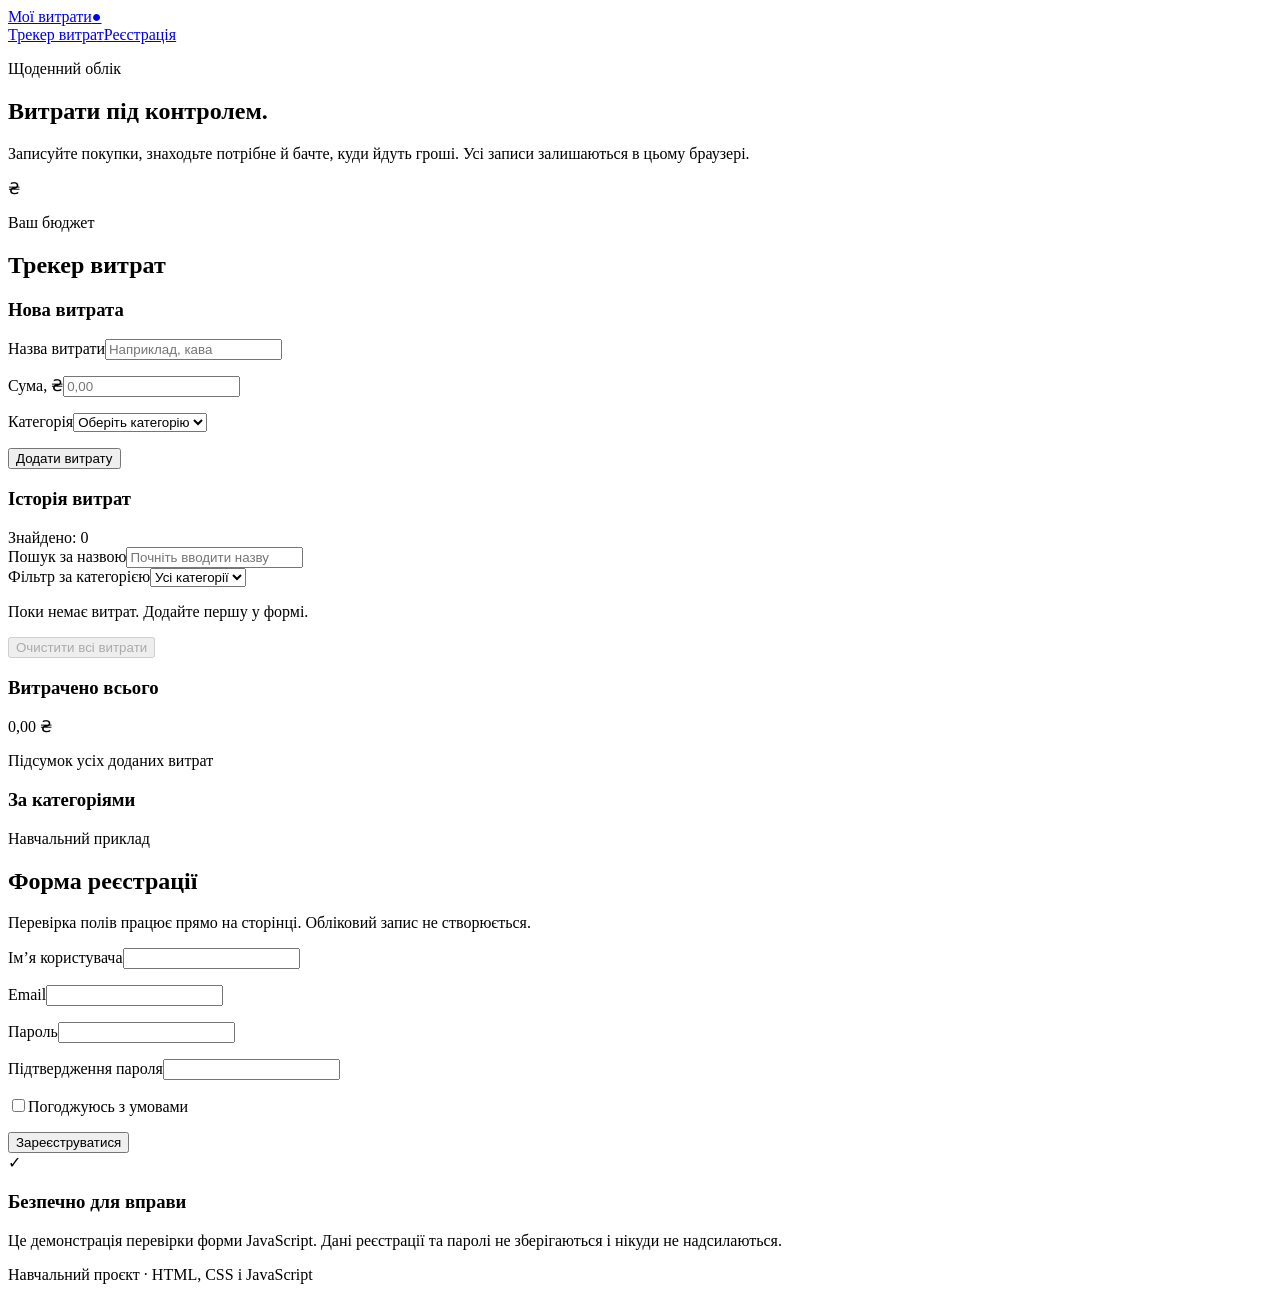
==== 14.11.2026/expense-tracker/index.html @ 0ccac592 "Перемістити трекер витрат у підпапку: index.html" ====
<!doctype html>
<html lang="uk">
<head>
  <meta charset="utf-8">
  <meta name="viewport" content="width=device-width, initial-scale=1">
  <meta name="theme-color" content="#102d36">
  <title>Мої витрати — трекер витрат і форма реєстрації</title>
  <link rel="stylesheet" href="style.css">
  <script src="script.js" defer></script>
</head>
<body>
  <header class="site-header">
    <div class="shell header-inner">
      <a class="brand" href="#top" aria-label="Мої витрати — на початок">Мої витрати<span class="brand-mark" aria-hidden="true">●</span></a>
      <nav aria-label="Основна навігація"><a href="#tracker">Трекер витрат</a><a href="#registration">Реєстрація</a></nav>
    </div>
  </header>

  <main id="top" class="shell">
    <section class="intro" aria-labelledby="page-title">
      <div>
        <p class="intro-kicker">Щоденний облік</p>
        <h1 id="page-title">Витрати під контролем.</h1>
        <p class="intro-copy">Записуйте покупки, знаходьте потрібне й бачте, куди йдуть гроші. Усі записи залишаються в цьому браузері.</p>
      </div>
      <div class="intro-symbol" aria-hidden="true"><span>₴</span></div>
    </section>

    <section id="tracker" class="tracker" aria-labelledby="tracker-title">
      <div class="section-heading"><div><p class="section-kicker">Ваш бюджет</p><h2 id="tracker-title">Трекер витрат</h2></div></div>
      <p id="storage-notice" class="notice" role="status" hidden>Браузер не дозволяє зберегти записи. Вони залишаться лише до перезавантаження сторінки.</p>
      <div class="tracker-grid">
        <div class="main-column">
          <section class="panel add-panel" aria-labelledby="add-title">
            <h3 id="add-title">Нова витрата</h3>
            <form id="expense-form" novalidate>
              <div class="field"><label for="name">Назва витрати</label><input id="name" name="name" type="text" placeholder="Наприклад, кава" maxlength="120" autocomplete="off" aria-describedby="name-error"><p id="name-error" class="field-error" aria-live="polite"></p></div>
              <div class="form-row">
                <div class="field"><label for="amount">Сума, ₴</label><input id="amount" name="amount" type="text" inputmode="decimal" placeholder="0,00" aria-describedby="amount-error"><p id="amount-error" class="field-error" aria-live="polite"></p></div>
                <div class="field"><label for="category">Категорія</label><select id="category" name="category" aria-describedby="category-error"><option value="">Оберіть категорію</option><option>Їжа</option><option>Транспорт</option><option>Покупки</option><option>Інше</option></select><p id="category-error" class="field-error" aria-live="polite"></p></div>
              </div>
              <button class="primary-button" type="submit">Додати витрату</button>
            </form>
          </section>

          <section class="panel list-panel" aria-labelledby="list-title">
            <div class="list-heading"><h3 id="list-title">Історія витрат</h3><span id="result-count" class="result-count">Знайдено: 0</span></div>
            <div class="form-row filter-row">
              <div class="field"><label for="expense-search">Пошук за назвою</label><input id="expense-search" type="search" placeholder="Почніть вводити назву"></div>
              <div class="field"><label for="category-filter">Фільтр за категорією</label><select id="category-filter"><option>Усі категорії</option><option>Їжа</option><option>Транспорт</option><option>Покупки</option><option>Інше</option></select></div>
            </div>
            <p id="empty-state" class="empty-state">Поки немає витрат. Додайте першу у формі.</p>
            <ul id="expense-list" class="expense-list" aria-label="Список витрат"></ul>
            <button id="clear-all" class="text-button danger" type="button" disabled>Очистити всі витрати</button>
          </section>
        </div>

        <aside class="summary-column" aria-label="Статистика витрат">
          <section class="total-panel" aria-labelledby="total-title"><h3 id="total-title">Витрачено всього</h3><p id="total-amount" class="total-amount">0,00 ₴</p><p>Підсумок усіх доданих витрат</p></section>
          <section class="panel categories-panel" aria-labelledby="categories-title"><h3 id="categories-title">За категоріями</h3><div id="category-totals" class="category-totals"></div></section>
        </aside>
      </div>
    </section>

    <section id="registration" class="registration" aria-labelledby="registration-title">
      <div class="section-heading"><div><p class="section-kicker">Навчальний приклад</p><h2 id="registration-title">Форма реєстрації</h2><p class="section-description">Перевірка полів працює прямо на сторінці. Обліковий запис не створюється.</p></div></div>
      <div class="registration-layout">
        <form id="registration-form" class="panel registration-form" novalidate>
          <div class="field"><label for="username">Ім’я користувача</label><input id="username" name="username" type="text" autocomplete="username" aria-describedby="username-error"><p id="username-error" class="field-error" aria-live="polite"></p></div>
          <div class="field"><label for="email">Email</label><input id="email" name="email" type="email" autocomplete="email" aria-describedby="email-error"><p id="email-error" class="field-error" aria-live="polite"></p></div>
          <div class="form-row"><div class="field"><label for="password">Пароль</label><input id="password" name="password" type="password" autocomplete="new-password" aria-describedby="password-error"><p id="password-error" class="field-error" aria-live="polite"></p></div><div class="field"><label for="confirmation">Підтвердження пароля</label><input id="confirmation" name="confirmation" type="password" autocomplete="new-password" aria-describedby="confirmation-error"><p id="confirmation-error" class="field-error" aria-live="polite"></p></div></div>
          <div class="terms-field"><label class="checkbox-label" for="terms"><input id="terms" name="terms" type="checkbox" aria-describedby="terms-error"><span>Погоджуюсь з умовами</span></label><p id="terms-error" class="field-error" aria-live="polite"></p></div>
          <button class="primary-button" type="submit">Зареєструватися</button>
          <p id="registration-success" class="success-message" role="status" hidden>Реєстрація успішна!</p>
        </form>
        <div class="registration-note"><span class="note-symbol" aria-hidden="true">✓</span><h3>Безпечно для вправи</h3><p>Це демонстрація перевірки форми JavaScript. Дані реєстрації та паролі не зберігаються і нікуди не надсилаються.</p></div>
      </div>
    </section>
  </main>
  <footer class="site-footer"><div class="shell">Навчальний проєкт · HTML, CSS і JavaScript</div></footer>
</body>
</html>
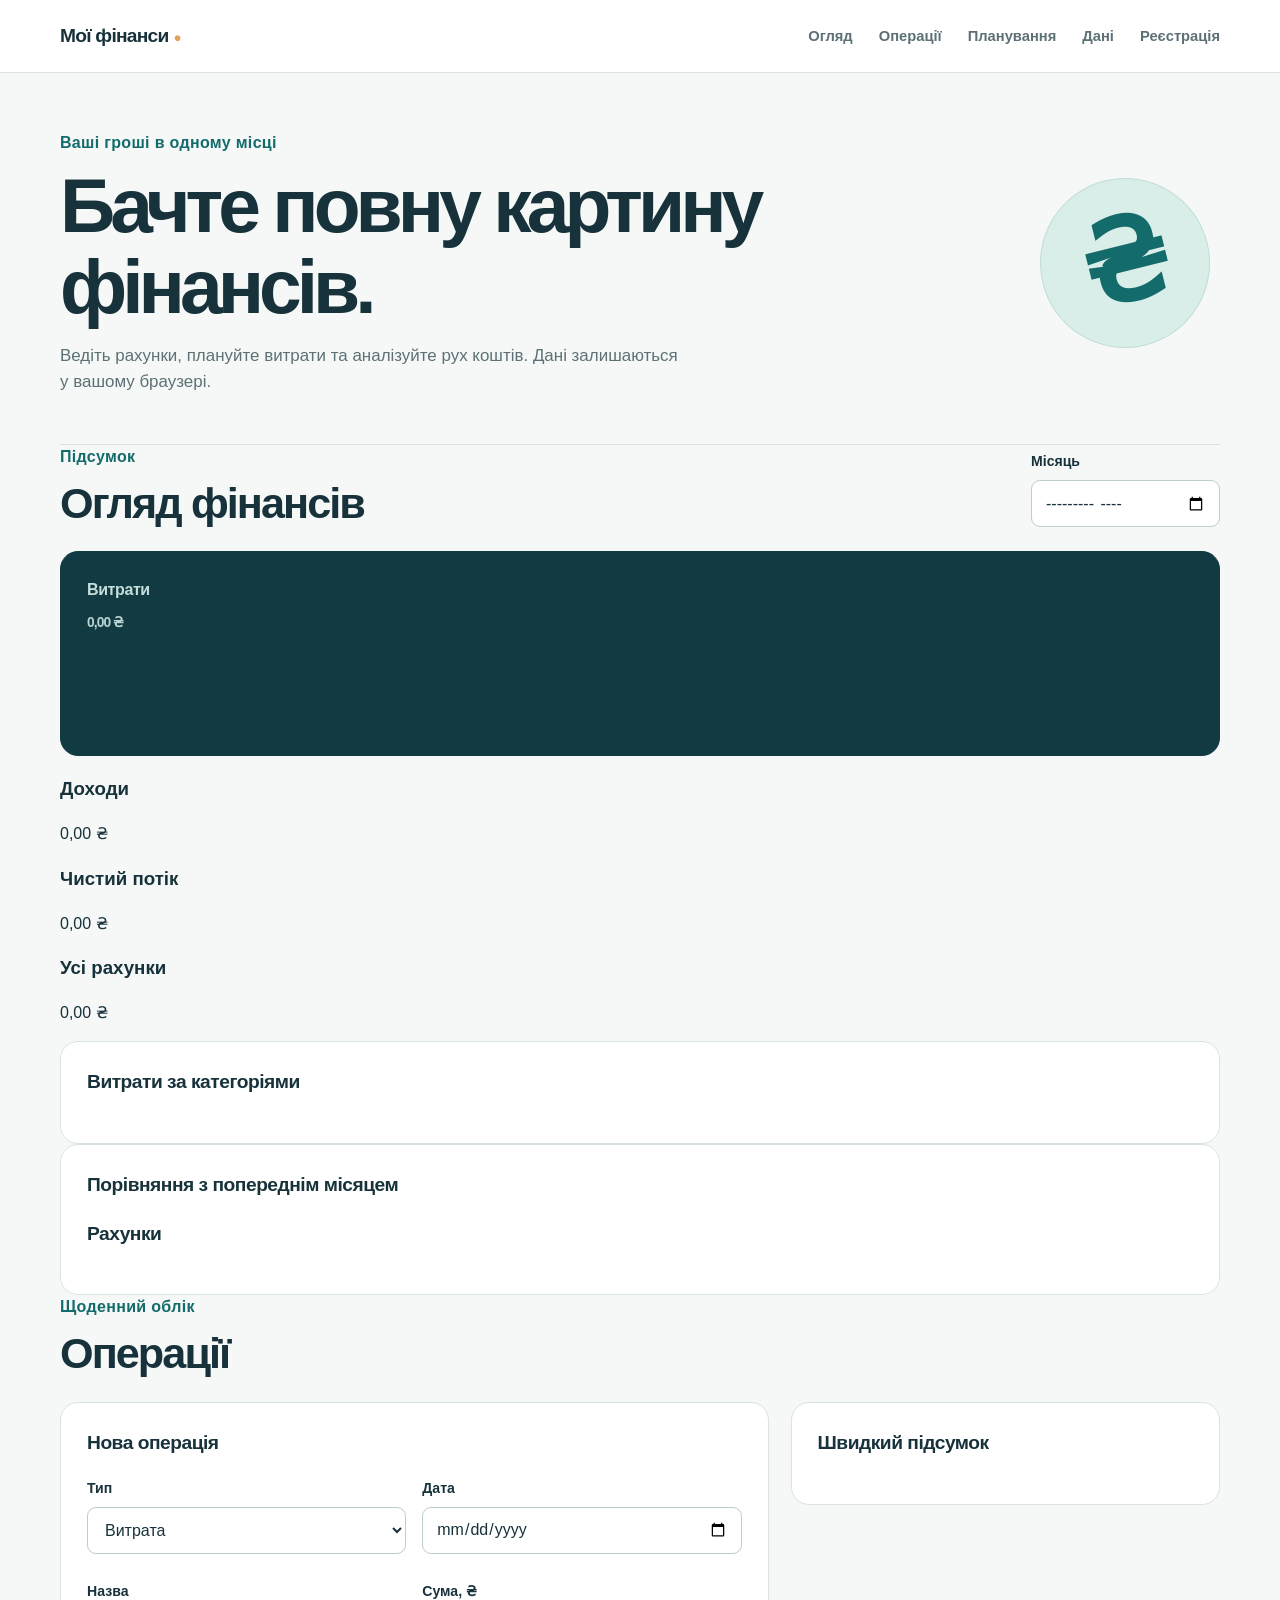
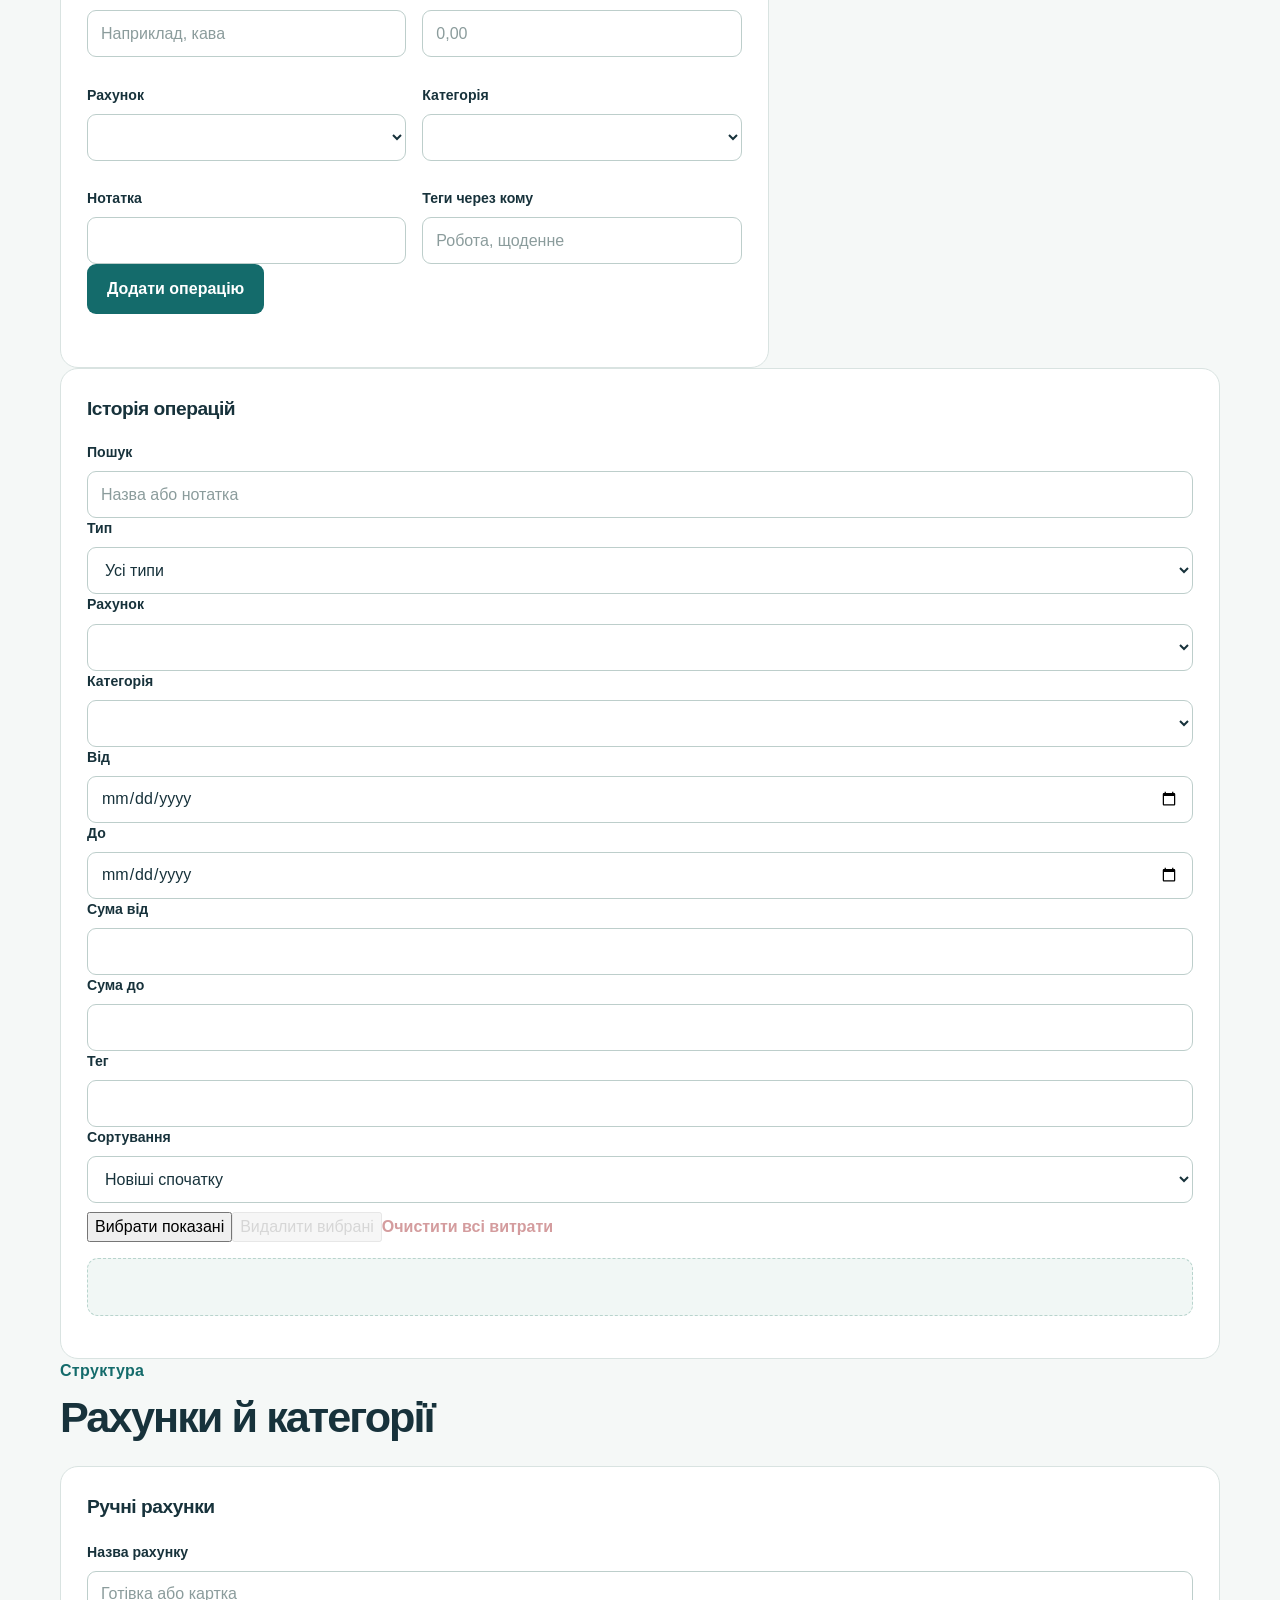
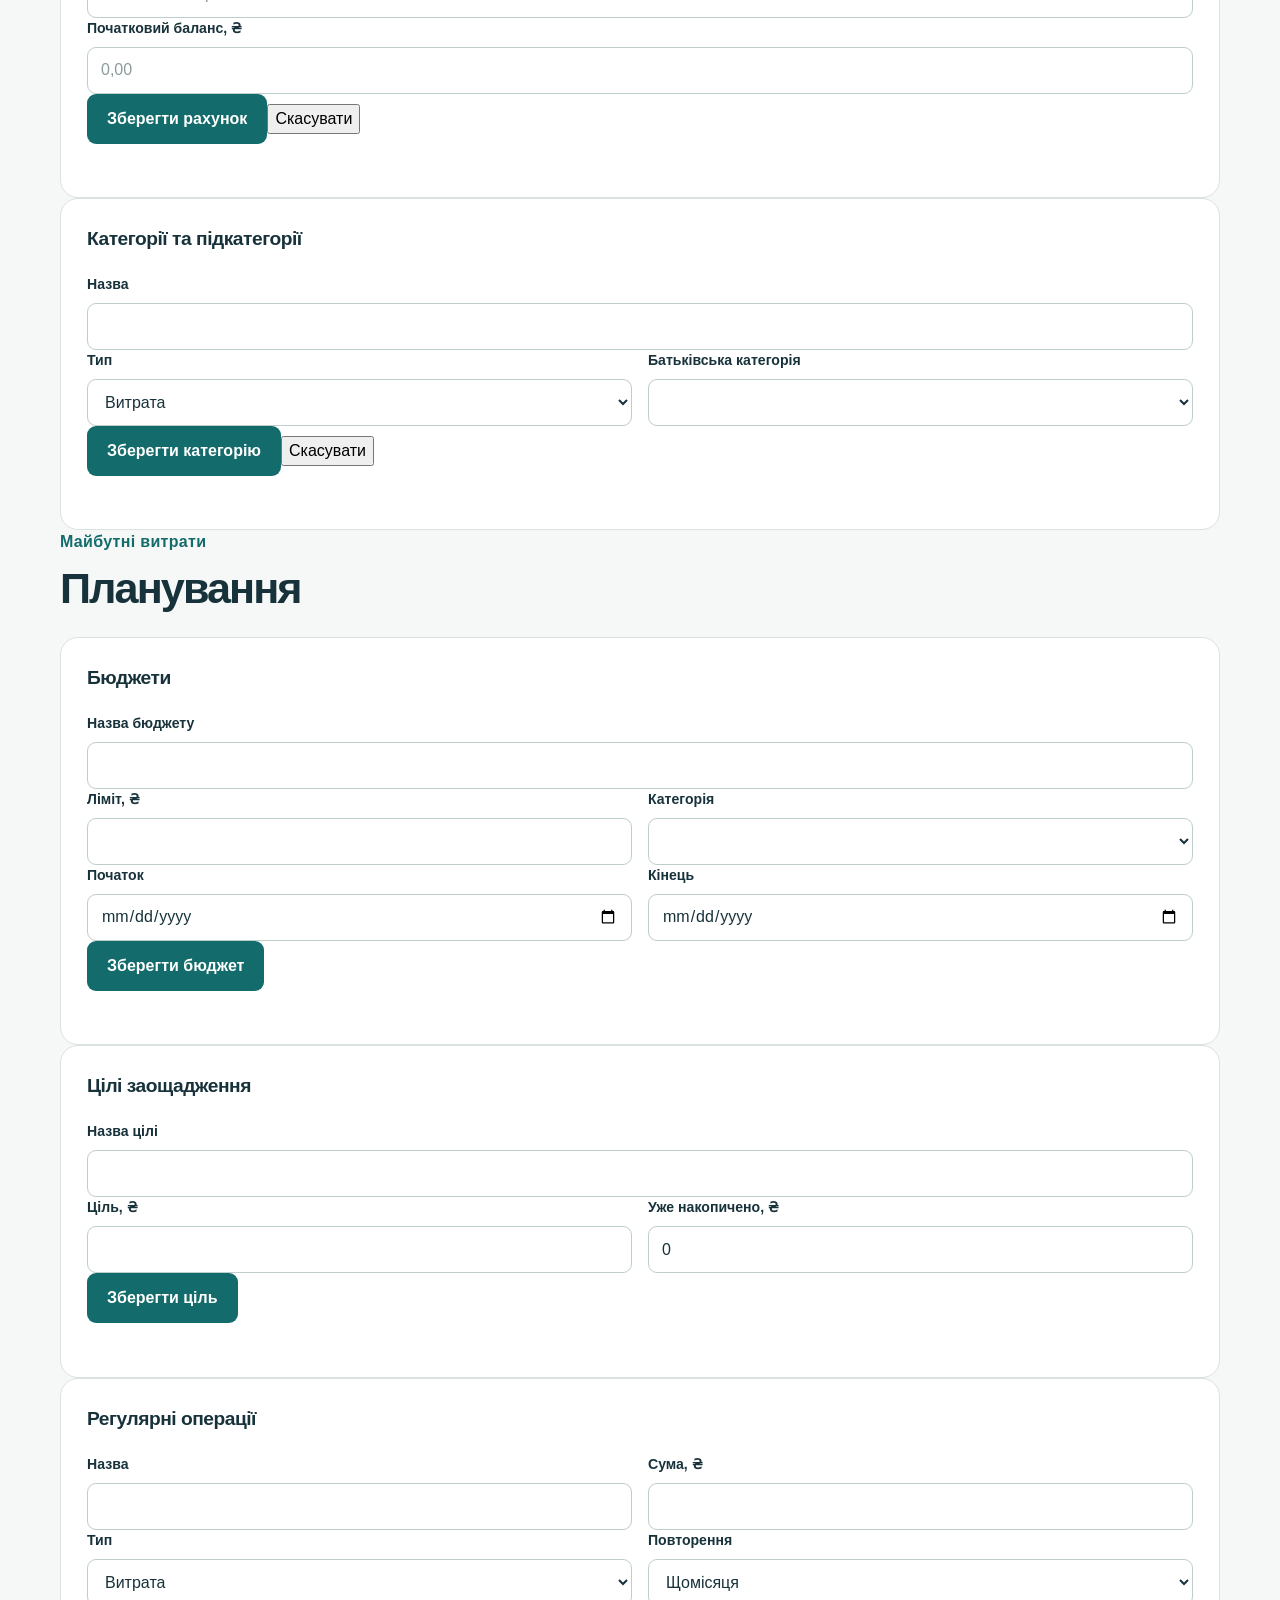
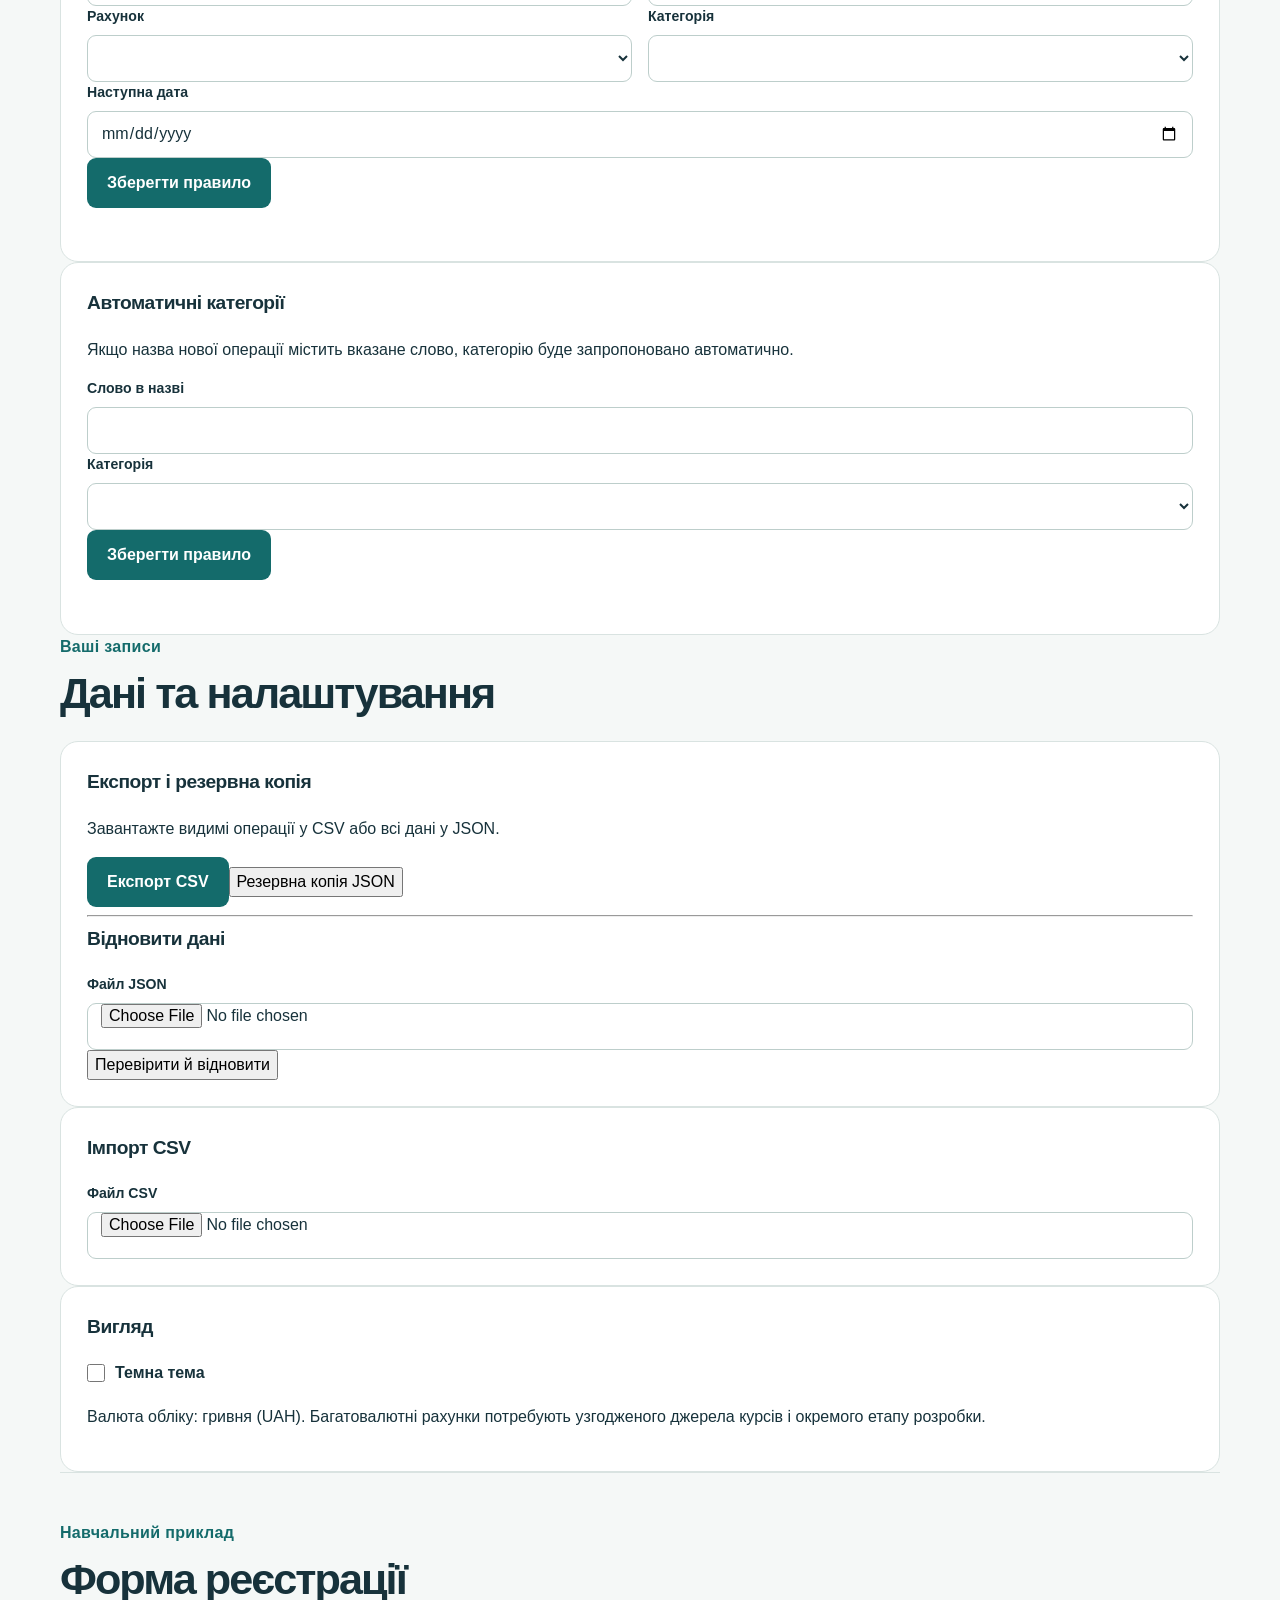
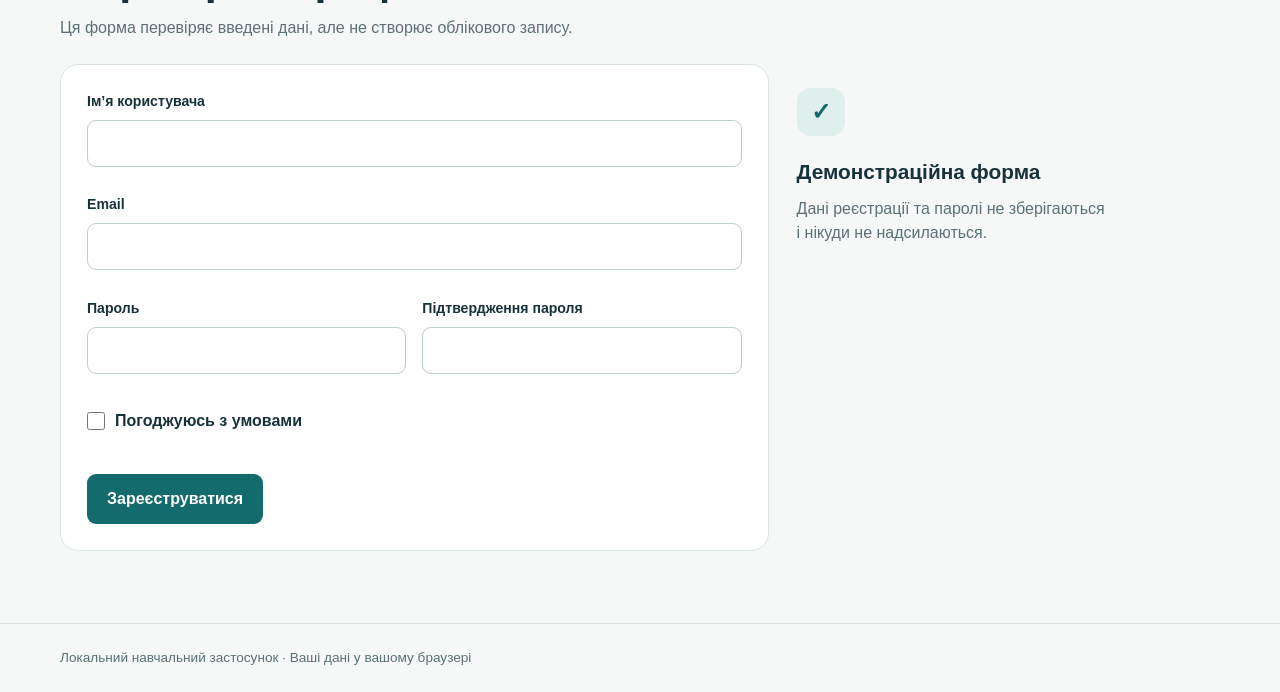
==== commit 3ed81043: "Розширити трекер особистих фінансів: index.html" ====
--- a/14.11.2026/expense-tracker/index.html
+++ b/14.11.2026/expense-tracker/index.html
@@ -3,81 +3,53 @@
 <head>
   <meta charset="utf-8">
   <meta name="viewport" content="width=device-width, initial-scale=1">
-  <meta name="theme-color" content="#102d36">
-  <title>Мої витрати — трекер витрат і форма реєстрації</title>
+  <meta name="theme-color" content="#123a43">
+  <title>Мої фінанси — особистий бюджет</title>
   <link rel="stylesheet" href="style.css">
+  <link rel="stylesheet" href="enhancements.css">
+  <script src="finance.js" defer></script>
   <script src="script.js" defer></script>
+  <script src="app.js" defer></script>
 </head>
 <body>
-  <header class="site-header">
-    <div class="shell header-inner">
-      <a class="brand" href="#top" aria-label="Мої витрати — на початок">Мої витрати<span class="brand-mark" aria-hidden="true">●</span></a>
-      <nav aria-label="Основна навігація"><a href="#tracker">Трекер витрат</a><a href="#registration">Реєстрація</a></nav>
-    </div>
-  </header>
+  <header class="site-header"><div class="shell header-inner"><a class="brand" href="#top">Мої фінанси<span class="brand-mark" aria-hidden="true">●</span></a><nav aria-label="Розділи"><a href="#overview">Огляд</a><a href="#transactions">Операції</a><a href="#planning">Планування</a><a href="#data">Дані</a><a href="#registration">Реєстрація</a></nav></div></header>
+  <main class="shell" id="top">
+    <section class="intro"><div><p class="intro-kicker">Ваші гроші в одному місці</p><h1>Бачте повну картину фінансів.</h1><p class="intro-copy">Ведіть рахунки, плануйте витрати та аналізуйте рух коштів. Дані залишаються у вашому браузері.</p></div><div class="intro-symbol" aria-hidden="true"><span>₴</span></div></section>
+    <p id="app-message" class="notice" role="status" hidden></p>
 
-  <main id="top" class="shell">
-    <section class="intro" aria-labelledby="page-title">
-      <div>
-        <p class="intro-kicker">Щоденний облік</p>
-        <h1 id="page-title">Витрати під контролем.</h1>
-        <p class="intro-copy">Записуйте покупки, знаходьте потрібне й бачте, куди йдуть гроші. Усі записи залишаються в цьому браузері.</p>
-      </div>
-      <div class="intro-symbol" aria-hidden="true"><span>₴</span></div>
+    <section id="overview" class="app-section"><div class="section-heading"><div><p class="section-kicker">Підсумок</p><h2>Огляд фінансів</h2></div><div class="field compact-field"><label for="overview-month">Місяць</label><input id="overview-month" type="month"></div></div>
+      <div class="metric-grid"><article class="total-panel"><h3>Витрати</h3><p class="total-amount" id="overview-expense">0,00 ₴</p></article><article class="metric-card"><h3>Доходи</h3><p id="overview-income">0,00 ₴</p></article><article class="metric-card"><h3>Чистий потік</h3><p id="overview-net">0,00 ₴</p></article><article class="metric-card"><h3>Усі рахунки</h3><p id="overview-balance">0,00 ₴</p></article></div>
+      <div class="dashboard-grid"><article class="panel"><h3>Витрати за категоріями</h3><div id="category-chart" class="bar-chart"></div></article><article class="panel"><h3>Порівняння з попереднім місяцем</h3><p id="comparison" class="comparison"></p><h3>Рахунки</h3><div id="account-summary"></div></article></div>
     </section>
 
-    <section id="tracker" class="tracker" aria-labelledby="tracker-title">
-      <div class="section-heading"><div><p class="section-kicker">Ваш бюджет</p><h2 id="tracker-title">Трекер витрат</h2></div></div>
-      <p id="storage-notice" class="notice" role="status" hidden>Браузер не дозволяє зберегти записи. Вони залишаться лише до перезавантаження сторінки.</p>
-      <div class="tracker-grid">
-        <div class="main-column">
-          <section class="panel add-panel" aria-labelledby="add-title">
-            <h3 id="add-title">Нова витрата</h3>
-            <form id="expense-form" novalidate>
-              <div class="field"><label for="name">Назва витрати</label><input id="name" name="name" type="text" placeholder="Наприклад, кава" maxlength="120" autocomplete="off" aria-describedby="name-error"><p id="name-error" class="field-error" aria-live="polite"></p></div>
-              <div class="form-row">
-                <div class="field"><label for="amount">Сума, ₴</label><input id="amount" name="amount" type="text" inputmode="decimal" placeholder="0,00" aria-describedby="amount-error"><p id="amount-error" class="field-error" aria-live="polite"></p></div>
-                <div class="field"><label for="category">Категорія</label><select id="category" name="category" aria-describedby="category-error"><option value="">Оберіть категорію</option><option>Їжа</option><option>Транспорт</option><option>Покупки</option><option>Інше</option></select><p id="category-error" class="field-error" aria-live="polite"></p></div>
-              </div>
-              <button class="primary-button" type="submit">Додати витрату</button>
-            </form>
-          </section>
-
-          <section class="panel list-panel" aria-labelledby="list-title">
-            <div class="list-heading"><h3 id="list-title">Історія витрат</h3><span id="result-count" class="result-count">Знайдено: 0</span></div>
-            <div class="form-row filter-row">
-              <div class="field"><label for="expense-search">Пошук за назвою</label><input id="expense-search" type="search" placeholder="Почніть вводити назву"></div>
-              <div class="field"><label for="category-filter">Фільтр за категорією</label><select id="category-filter"><option>Усі категорії</option><option>Їжа</option><option>Транспорт</option><option>Покупки</option><option>Інше</option></select></div>
-            </div>
-            <p id="empty-state" class="empty-state">Поки немає витрат. Додайте першу у формі.</p>
-            <ul id="expense-list" class="expense-list" aria-label="Список витрат"></ul>
-            <button id="clear-all" class="text-button danger" type="button" disabled>Очистити всі витрати</button>
-          </section>
-        </div>
-
-        <aside class="summary-column" aria-label="Статистика витрат">
-          <section class="total-panel" aria-labelledby="total-title"><h3 id="total-title">Витрачено всього</h3><p id="total-amount" class="total-amount">0,00 ₴</p><p>Підсумок усіх доданих витрат</p></section>
-          <section class="panel categories-panel" aria-labelledby="categories-title"><h3 id="categories-title">За категоріями</h3><div id="category-totals" class="category-totals"></div></section>
-        </aside>
-      </div>
+    <section id="transactions" class="app-section"><div class="section-heading"><div><p class="section-kicker">Щоденний облік</p><h2>Операції</h2></div></div>
+      <div class="tracker-grid"><div class="main-column"><article class="panel"><h3 id="transaction-form-title">Нова операція</h3><form id="transaction-form" novalidate>
+        <input type="hidden" name="id"><div class="form-row"><div class="field"><label for="transaction-type">Тип</label><select id="transaction-type" name="type"><option value="expense">Витрата</option><option value="income">Дохід</option><option value="transfer">Переказ</option></select></div><div class="field"><label for="transaction-date">Дата</label><input id="transaction-date" name="date" type="date" aria-describedby="transaction-date-error"><p id="transaction-date-error" class="field-error" aria-live="polite"></p></div></div>
+        <div class="form-row"><div class="field"><label for="transaction-title">Назва</label><input id="transaction-title" name="title" maxlength="120" placeholder="Наприклад, кава" aria-describedby="transaction-title-error"><p id="transaction-title-error" class="field-error" aria-live="polite"></p></div><div class="field"><label for="transaction-amount">Сума, ₴</label><input id="transaction-amount" name="amount" inputmode="decimal" placeholder="0,00" aria-describedby="transaction-amount-error"><p id="transaction-amount-error" class="field-error" aria-live="polite"></p></div></div>
+        <div class="form-row"><div class="field"><label for="transaction-account">Рахунок</label><select id="transaction-account" name="accountId" aria-describedby="transaction-account-error"></select><p id="transaction-account-error" class="field-error" aria-live="polite"></p></div><div class="field" id="destination-field" hidden><label for="transaction-destination">Рахунок отримувача</label><select id="transaction-destination" name="toAccountId" aria-describedby="transaction-destination-error"></select><p id="transaction-destination-error" class="field-error" aria-live="polite"></p></div><div class="field" id="transaction-category-field"><label for="transaction-category">Категорія</label><select id="transaction-category" name="categoryId" aria-describedby="transaction-category-error"></select><p id="transaction-category-error" class="field-error" aria-live="polite"></p></div></div>
+        <div class="form-row"><div class="field"><label for="transaction-note">Нотатка</label><input id="transaction-note" name="note" maxlength="250"></div><div class="field"><label for="transaction-tags">Теги через кому</label><input id="transaction-tags" name="tags" placeholder="Робота, щоденне"></div></div>
+        <div class="button-row"><button class="primary-button" type="submit" id="transaction-submit">Додати операцію</button><button class="secondary-button" type="button" id="transaction-cancel" hidden>Скасувати редагування</button></div><p id="transaction-form-error" class="field-error" role="alert"></p>
+      </form></article></div><aside class="summary-column"><article class="panel"><h3>Швидкий підсумок</h3><div id="category-totals" class="category-totals"></div></article></aside></div>
+      <article class="panel records-panel"><div class="list-heading"><h3>Історія операцій</h3><span id="result-count" class="result-count"></span></div><div class="filter-grid"><div class="field"><label for="filter-query">Пошук</label><input id="filter-query" type="search" placeholder="Назва або нотатка"></div><div class="field"><label for="filter-type">Тип</label><select id="filter-type"><option value="">Усі типи</option><option value="expense">Витрати</option><option value="income">Доходи</option><option value="transfer">Перекази</option></select></div><div class="field"><label for="filter-account">Рахунок</label><select id="filter-account"></select></div><div class="field"><label for="filter-category">Категорія</label><select id="filter-category"></select></div><div class="field"><label for="filter-start">Від</label><input id="filter-start" type="date"></div><div class="field"><label for="filter-end">До</label><input id="filter-end" type="date"></div><div class="field"><label for="filter-min">Сума від</label><input id="filter-min" inputmode="decimal"></div><div class="field"><label for="filter-max">Сума до</label><input id="filter-max" inputmode="decimal"></div><div class="field"><label for="filter-tag">Тег</label><input id="filter-tag"></div><div class="field"><label for="filter-sort">Сортування</label><select id="filter-sort"><option value="newest">Новіші спочатку</option><option value="oldest">Старіші спочатку</option><option value="high">Найбільша сума</option><option value="low">Найменша сума</option></select></div></div>
+        <div class="button-row list-actions"><button id="select-visible" class="secondary-button" type="button">Вибрати показані</button><button id="delete-selected" class="secondary-button danger" type="button" disabled>Видалити вибрані</button><button id="clear-all" class="text-button danger" type="button" disabled>Очистити всі витрати</button></div><p id="empty-state" class="empty-state"></p><ul id="transaction-list" class="expense-list"></ul></article>
     </section>
 
-    <section id="registration" class="registration" aria-labelledby="registration-title">
-      <div class="section-heading"><div><p class="section-kicker">Навчальний приклад</p><h2 id="registration-title">Форма реєстрації</h2><p class="section-description">Перевірка полів працює прямо на сторінці. Обліковий запис не створюється.</p></div></div>
-      <div class="registration-layout">
-        <form id="registration-form" class="panel registration-form" novalidate>
-          <div class="field"><label for="username">Ім’я користувача</label><input id="username" name="username" type="text" autocomplete="username" aria-describedby="username-error"><p id="username-error" class="field-error" aria-live="polite"></p></div>
-          <div class="field"><label for="email">Email</label><input id="email" name="email" type="email" autocomplete="email" aria-describedby="email-error"><p id="email-error" class="field-error" aria-live="polite"></p></div>
-          <div class="form-row"><div class="field"><label for="password">Пароль</label><input id="password" name="password" type="password" autocomplete="new-password" aria-describedby="password-error"><p id="password-error" class="field-error" aria-live="polite"></p></div><div class="field"><label for="confirmation">Підтвердження пароля</label><input id="confirmation" name="confirmation" type="password" autocomplete="new-password" aria-describedby="confirmation-error"><p id="confirmation-error" class="field-error" aria-live="polite"></p></div></div>
-          <div class="terms-field"><label class="checkbox-label" for="terms"><input id="terms" name="terms" type="checkbox" aria-describedby="terms-error"><span>Погоджуюсь з умовами</span></label><p id="terms-error" class="field-error" aria-live="polite"></p></div>
-          <button class="primary-button" type="submit">Зареєструватися</button>
-          <p id="registration-success" class="success-message" role="status" hidden>Реєстрація успішна!</p>
-        </form>
-        <div class="registration-note"><span class="note-symbol" aria-hidden="true">✓</span><h3>Безпечно для вправи</h3><p>Це демонстрація перевірки форми JavaScript. Дані реєстрації та паролі не зберігаються і нікуди не надсилаються.</p></div>
-      </div>
+    <section id="management" class="app-section"><div class="section-heading"><div><p class="section-kicker">Структура</p><h2>Рахунки й категорії</h2></div></div><div class="dashboard-grid"><article class="panel"><h3>Ручні рахунки</h3><form id="account-form" class="stack-form" novalidate><input type="hidden" name="id"><div class="field"><label for="account-name">Назва рахунку</label><input id="account-name" name="name" maxlength="60" placeholder="Готівка або картка"></div><div class="field"><label for="account-opening">Початковий баланс, ₴</label><input id="account-opening" name="opening" inputmode="decimal" placeholder="0,00"></div><div class="button-row"><button class="primary-button" type="submit">Зберегти рахунок</button><button class="secondary-button" type="reset">Скасувати</button></div><p id="account-error" class="field-error" role="alert"></p></form><div id="accounts-list" class="management-list"></div></article>
+      <article class="panel"><h3>Категорії та підкатегорії</h3><form id="category-form" class="stack-form" novalidate><input type="hidden" name="id"><div class="field"><label for="category-name">Назва</label><input id="category-name" name="name" maxlength="60"></div><div class="form-row"><div class="field"><label for="category-type">Тип</label><select id="category-type" name="type"><option value="expense">Витрата</option><option value="income">Дохід</option></select></div><div class="field"><label for="category-parent">Батьківська категорія</label><select id="category-parent" name="parentId"></select></div></div><div class="button-row"><button class="primary-button" type="submit">Зберегти категорію</button><button class="secondary-button" type="reset">Скасувати</button></div><p id="category-error" class="field-error" role="alert"></p></form><div id="categories-list" class="management-list"></div></article></div></section>
+
+    <section id="planning" class="app-section"><div class="section-heading"><div><p class="section-kicker">Майбутні витрати</p><h2>Планування</h2></div></div><div class="planning-grid">
+      <article class="panel"><h3>Бюджети</h3><form id="budget-form" class="stack-form" novalidate><input type="hidden" name="id"><div class="field"><label for="budget-name">Назва бюджету</label><input id="budget-name" name="name" maxlength="60"></div><div class="form-row"><div class="field"><label for="budget-limit">Ліміт, ₴</label><input id="budget-limit" name="limit" inputmode="decimal"></div><div class="field"><label for="budget-category">Категорія</label><select id="budget-category" name="categoryId"></select></div></div><div class="form-row"><div class="field"><label for="budget-start">Початок</label><input id="budget-start" name="start" type="date"></div><div class="field"><label for="budget-end">Кінець</label><input id="budget-end" name="end" type="date"></div></div><button class="primary-button" type="submit">Зберегти бюджет</button><p id="budget-error" class="field-error" role="alert"></p></form><div id="budgets-list" class="management-list"></div></article>
+      <article class="panel"><h3>Цілі заощадження</h3><form id="goal-form" class="stack-form" novalidate><input type="hidden" name="id"><div class="field"><label for="goal-name">Назва цілі</label><input id="goal-name" name="name" maxlength="60"></div><div class="form-row"><div class="field"><label for="goal-target">Ціль, ₴</label><input id="goal-target" name="target" inputmode="decimal"></div><div class="field"><label for="goal-current">Уже накопичено, ₴</label><input id="goal-current" name="current" inputmode="decimal" value="0"></div></div><button class="primary-button" type="submit">Зберегти ціль</button><p id="goal-error" class="field-error" role="alert"></p></form><div id="goals-list" class="management-list"></div></article>
+      <article class="panel"><h3>Регулярні операції</h3><form id="schedule-form" class="stack-form" novalidate><input type="hidden" name="id"><div class="form-row"><div class="field"><label for="schedule-title">Назва</label><input id="schedule-title" name="title" maxlength="120"></div><div class="field"><label for="schedule-amount">Сума, ₴</label><input id="schedule-amount" name="amount" inputmode="decimal"></div></div><div class="form-row"><div class="field"><label for="schedule-type">Тип</label><select id="schedule-type" name="type"><option value="expense">Витрата</option><option value="income">Дохід</option></select></div><div class="field"><label for="schedule-recurrence">Повторення</label><select id="schedule-recurrence" name="recurrence"><option value="monthly">Щомісяця</option><option value="weekly">Щотижня</option><option value="daily">Щодня</option></select></div></div><div class="form-row"><div class="field"><label for="schedule-account">Рахунок</label><select id="schedule-account" name="accountId"></select></div><div class="field"><label for="schedule-category">Категорія</label><select id="schedule-category" name="categoryId"></select></div></div><div class="field"><label for="schedule-date">Наступна дата</label><input id="schedule-date" name="nextDate" type="date"></div><button class="primary-button" type="submit">Зберегти правило</button><p id="schedule-error" class="field-error" role="alert"></p></form><div id="schedules-list" class="management-list"></div></article>
+      <article class="panel"><h3>Автоматичні категорії</h3><p class="muted">Якщо назва нової операції містить вказане слово, категорію буде запропоновано автоматично.</p><form id="rule-form" class="stack-form" novalidate><input type="hidden" name="id"><div class="field"><label for="rule-needle">Слово в назві</label><input id="rule-needle" name="needle" maxlength="60"></div><div class="field"><label for="rule-category">Категорія</label><select id="rule-category" name="categoryId"></select></div><button class="primary-button" type="submit">Зберегти правило</button><p id="rule-error" class="field-error" role="alert"></p></form><div id="rules-list" class="management-list"></div></article>
+    </div></section>
+
+    <section id="data" class="app-section"><div class="section-heading"><div><p class="section-kicker">Ваші записи</p><h2>Дані та налаштування</h2></div></div><div class="dashboard-grid"><article class="panel"><h3>Експорт і резервна копія</h3><p class="muted">Завантажте видимі операції у CSV або всі дані у JSON.</p><div class="button-row"><button id="export-csv" class="primary-button" type="button">Експорт CSV</button><button id="export-json" class="secondary-button" type="button">Резервна копія JSON</button></div><hr><h3>Відновити дані</h3><div class="field"><label for="backup-file">Файл JSON</label><input id="backup-file" type="file" accept=".json,application/json"></div><button id="restore-json" class="secondary-button" type="button">Перевірити й відновити</button></article>
+      <article class="panel"><h3>Імпорт CSV</h3><div class="field"><label for="csv-file">Файл CSV</label><input id="csv-file" type="file" accept=".csv,text/csv"></div><div id="csv-mapping" hidden><p class="muted">Зіставте стовпці з полями операції. Тип: «витрата» або «дохід».</p><div id="csv-columns" class="filter-grid"></div><p id="csv-preview" class="muted"></p><button id="import-csv" class="primary-button" type="button">Імпортувати перевірені рядки</button></div></article></div>
+      <article class="panel settings-panel"><h3>Вигляд</h3><label class="checkbox-label"><input id="dark-theme" type="checkbox"> Темна тема</label><p class="muted">Валюта обліку: гривня (UAH). Багатовалютні рахунки потребують узгодженого джерела курсів і окремого етапу розробки.</p></article>
     </section>
-  </main>
-  <footer class="site-footer"><div class="shell">Навчальний проєкт · HTML, CSS і JavaScript</div></footer>
-</body>
-</html>
+
+    <section id="registration" class="registration"><div class="section-heading"><div><p class="section-kicker">Навчальний приклад</p><h2>Форма реєстрації</h2><p class="section-description">Ця форма перевіряє введені дані, але не створює облікового запису.</p></div></div><div class="registration-layout"><form id="registration-form" class="panel registration-form" novalidate><div class="field"><label for="username">Ім’я користувача</label><input id="username" name="username" autocomplete="username" aria-describedby="username-error"><p id="username-error" class="field-error" aria-live="polite"></p></div><div class="field"><label for="email">Email</label><input id="email" name="email" type="email" autocomplete="email" aria-describedby="email-error"><p id="email-error" class="field-error" aria-live="polite"></p></div><div class="form-row"><div class="field"><label for="password">Пароль</label><input id="password" name="password" type="password" autocomplete="new-password" aria-describedby="password-error"><p id="password-error" class="field-error" aria-live="polite"></p></div><div class="field"><label for="confirmation">Підтвердження пароля</label><input id="confirmation" name="confirmation" type="password" autocomplete="new-password" aria-describedby="confirmation-error"><p id="confirmation-error" class="field-error" aria-live="polite"></p></div></div><div class="terms-field"><label class="checkbox-label" for="terms"><input id="terms" name="terms" type="checkbox" aria-describedby="terms-error"> Погоджуюсь з умовами</label><p id="terms-error" class="field-error" aria-live="polite"></p></div><button class="primary-button" type="submit">Зареєструватися</button><p id="registration-success" class="success-message" role="status" hidden>Реєстрація успішна!</p></form><div class="registration-note"><span class="note-symbol" aria-hidden="true">✓</span><h3>Демонстраційна форма</h3><p>Дані реєстрації та паролі не зберігаються і нікуди не надсилаються.</p></div></div></section>
+  </main><footer class="site-footer"><div class="shell">Локальний навчальний застосунок · Ваші дані у вашому браузері</div></footer>
+</body></html>
 
--- a/14.11.2026/expense-tracker/style.css
+++ b/14.11.2026/expense-tracker/style.css
@@ -0,0 +1,2 @@
+:root{color-scheme:light;--ink:#17323b;--muted:#5c7076;--teal:#146b6b;--teal-dark:#0c5356;--line:#d9e3e1;--paper:#f5f8f7;--white:#fff;--mint:#dff0ec;--danger:#a63336}*{box-sizing:border-box}html{scroll-behavior:smooth}body{margin:0;background:var(--paper);color:var(--ink);font-family:Arial,"Segoe UI",sans-serif;line-height:1.5}button,input,select{font:inherit}button{cursor:pointer}button:disabled{cursor:not-allowed;opacity:.48}a{color:inherit}.shell{width:min(1160px,calc(100% - 40px));margin-inline:auto}.site-header{background:var(--white);border-bottom:1px solid var(--line)}.header-inner{display:flex;align-items:center;justify-content:space-between;gap:20px;min-height:72px}.brand{text-decoration:none;font-size:1.2rem;font-weight:800;letter-spacing:-.04em}.brand-mark{color:#e2a15d;margin-left:5px;font-size:.7em}.site-header nav{display:flex;gap:26px}.site-header nav a{text-decoration:none;color:var(--muted);font-size:.92rem;font-weight:600}.site-header nav a:hover{color:var(--teal)}.intro{display:grid;grid-template-columns:1fr 180px;gap:24px;align-items:center;padding:58px 0 50px;border-bottom:1px solid var(--line)}.intro-kicker,.section-kicker{margin:0 0 10px;color:var(--teal);font-weight:800;letter-spacing:.02em}.intro h1{font-size:clamp(2.5rem,6vw,4.8rem);line-height:1.05;letter-spacing:-.065em;margin:0 0 17px;max-width:780px}.intro-copy{color:var(--muted);max-width:630px;margin:0;font-size:1.06rem}.intro-symbol{height:170px;width:170px;border-radius:50%;display:grid;place-items:center;background:#d9eee9;border:1px solid #bfdcd6;transform:rotate(-14deg)}.intro-symbol span{color:var(--teal);font-size:7rem;font-weight:800;line-height:1}.tracker,.registration{padding:48px 0 72px}.section-heading{display:flex;justify-content:space-between;align-items:end;margin-bottom:24px}.section-heading h2{margin:0;font-size:clamp(2rem,4vw,2.7rem);line-height:1.12;letter-spacing:-.045em}.section-description{margin:12px 0 0;color:var(--muted)}.tracker-grid{display:grid;grid-template-columns:minmax(0,1.65fr) minmax(260px,1fr);gap:22px;align-items:start}.main-column,.summary-column{display:grid;gap:22px}.panel,.total-panel{background:var(--white);border:1px solid var(--line);border-radius:18px;padding:26px}.panel h3,.total-panel h3{font-size:1.2rem;letter-spacing:-.025em;margin:0 0 20px}.field{min-width:0}.field label{display:block;font-weight:700;font-size:.88rem;margin-bottom:8px}.field input,.field select{display:block;width:100%;height:47px;border:1px solid #bdcecb;border-radius:9px;padding:0 13px;background:#fff;color:var(--ink)}.field input::placeholder{color:#8b9c9c}.field input[aria-invalid=true],.field select[aria-invalid=true]{border-color:var(--danger)}.field-error{min-height:1.2em;margin:5px 0 7px;color:var(--danger);font-size:.8rem}.form-row{display:grid;grid-template-columns:1fr 1fr;gap:16px}.primary-button{border:0;border-radius:9px;background:var(--teal);color:#fff;font-weight:800;padding:13px 20px;min-height:48px}.primary-button:hover{background:var(--teal-dark)}.add-panel .primary-button{width:100%;margin-top:4px}.total-panel{background:#123a43;color:#fff;border-color:#123a43;min-height:205px}.total-panel h3{font-size:1rem;font-weight:600;margin-bottom:13px;color:#c6deda}.total-amount{font-size:clamp(2.1rem,4vw,3rem);font-weight:800;letter-spacing:-.065em;line-height:1.1;margin:0 0 20px;overflow-wrap:anywhere}.total-panel>p:last-child{margin:0;color:#b9d4d1;font-size:.86rem}.category-totals{display:grid;gap:13px}.category-row{display:flex;align-items:center;justify-content:space-between;gap:10px;padding-bottom:12px;border-bottom:1px solid var(--line)}.category-row:last-child{border-bottom:0;padding-bottom:0}.category-row span{color:var(--muted)}.category-row strong{white-space:nowrap}.list-heading{display:flex;justify-content:space-between;align-items:center;gap:10px}.list-heading h3{margin-bottom:18px}.result-count{font-size:.81rem;color:var(--muted);white-space:nowrap}.filter-row{margin-bottom:10px}.empty-state{background:#f1f7f5;border:1px dashed #b8d4cd;color:var(--muted);border-radius:11px;padding:28px;text-align:center}.expense-list{list-style:none;margin:0;padding:0}.expense-item{display:grid;grid-template-columns:minmax(0,1fr) auto auto;align-items:center;gap:14px;border-top:1px solid var(--line);padding:16px 0}.expense-details{display:grid;min-width:0}.expense-details strong{overflow-wrap:anywhere}.expense-details span{font-size:.8rem;color:var(--muted)}.expense-amount{white-space:nowrap}.remove-button,.text-button{border:0;background:none;color:var(--danger);font-weight:700}.remove-button{padding:8px}.remove-button:hover,.text-button:hover{text-decoration:underline}.text-button{padding:12px 0 0}.registration{border-top:1px solid var(--line)}.registration-layout{display:grid;grid-template-columns:minmax(0,1.65fr) minmax(260px,1fr);gap:22px;align-items:start}.registration-form .primary-button{margin-top:9px}.checkbox-label{display:inline-flex;gap:10px;align-items:center;font-weight:600;cursor:pointer}.checkbox-label input{accent-color:var(--teal);width:18px;height:18px;margin:0}.terms-field{margin:8px 0 6px}.registration-note{padding:24px 6px}.note-symbol{display:grid;place-items:center;height:48px;width:48px;border-radius:14px;background:var(--mint);color:var(--teal);font-size:1.5rem;font-weight:800}.registration-note h3{margin:20px 0 10px;font-size:1.3rem}.registration-note p{margin:0;color:var(--muted);max-width:310px}.success-message,.notice{border-radius:9px;padding:12px 15px;background:#e5f4e9;color:#195c37;font-weight:700}.success-message{margin:17px 0 0}.notice{margin:0 0 20px}.site-footer{border-top:1px solid var(--line);padding:24px 0;color:var(--muted);font-size:.85rem}:focus-visible{outline:3px solid #d99643;outline-offset:3px}[hidden]{display:none!important}@media(max-width:800px){.tracker-grid,.registration-layout{grid-template-columns:1fr}.summary-column{grid-template-columns:1fr 1fr}.registration-note{padding:5px 0}}@media(max-width:620px){.shell{width:min(100% - 28px,1160px)}.header-inner{min-height:64px}.site-header nav{gap:12px}.site-header nav a{font-size:.78rem}.intro{grid-template-columns:1fr;padding:39px 0}.intro-symbol{display:none}.tracker,.registration{padding:38px 0 55px}.summary-column,.form-row{grid-template-columns:1fr}.panel,.total-panel{padding:21px}.expense-item{grid-template-columns:minmax(0,1fr) auto}.expense-amount{grid-column:2;grid-row:1}.remove-button{grid-column:1/-1;justify-self:start;padding-left:0}.registration-note{padding:5px 0}}
+
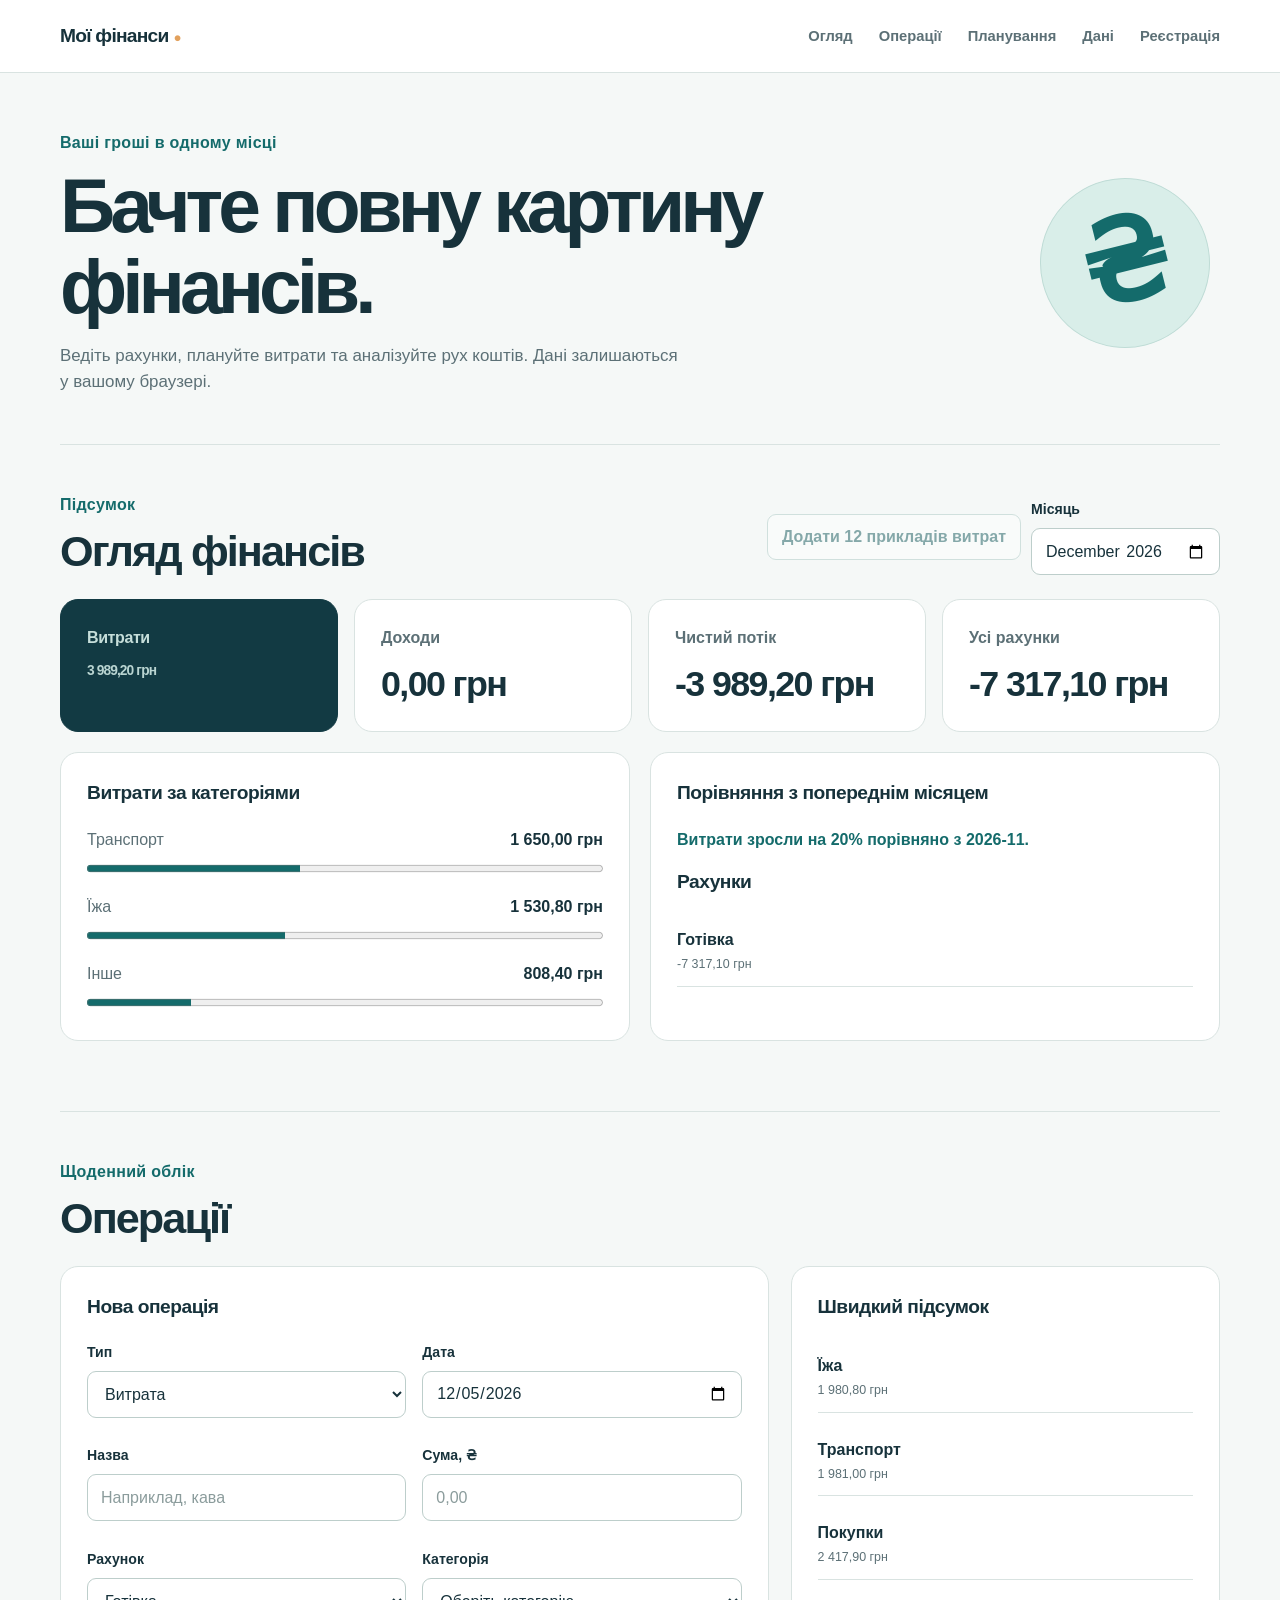
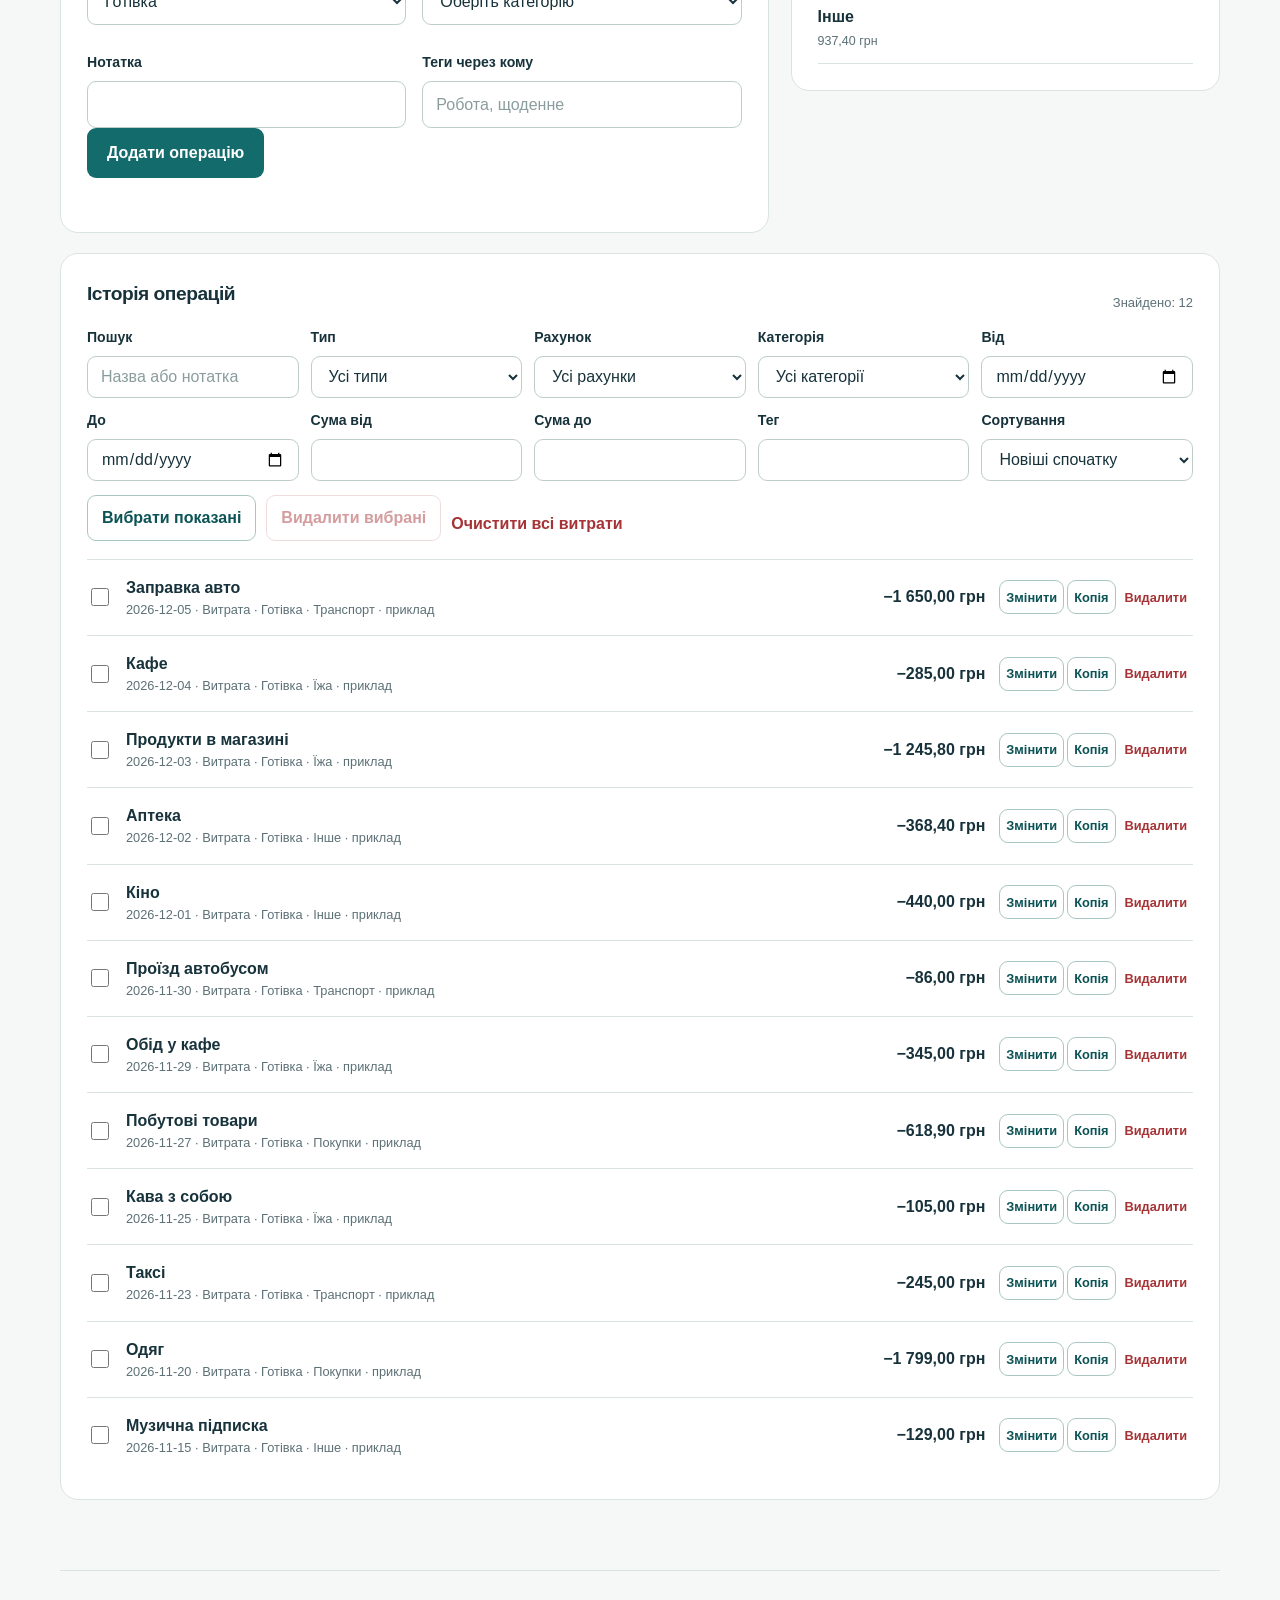
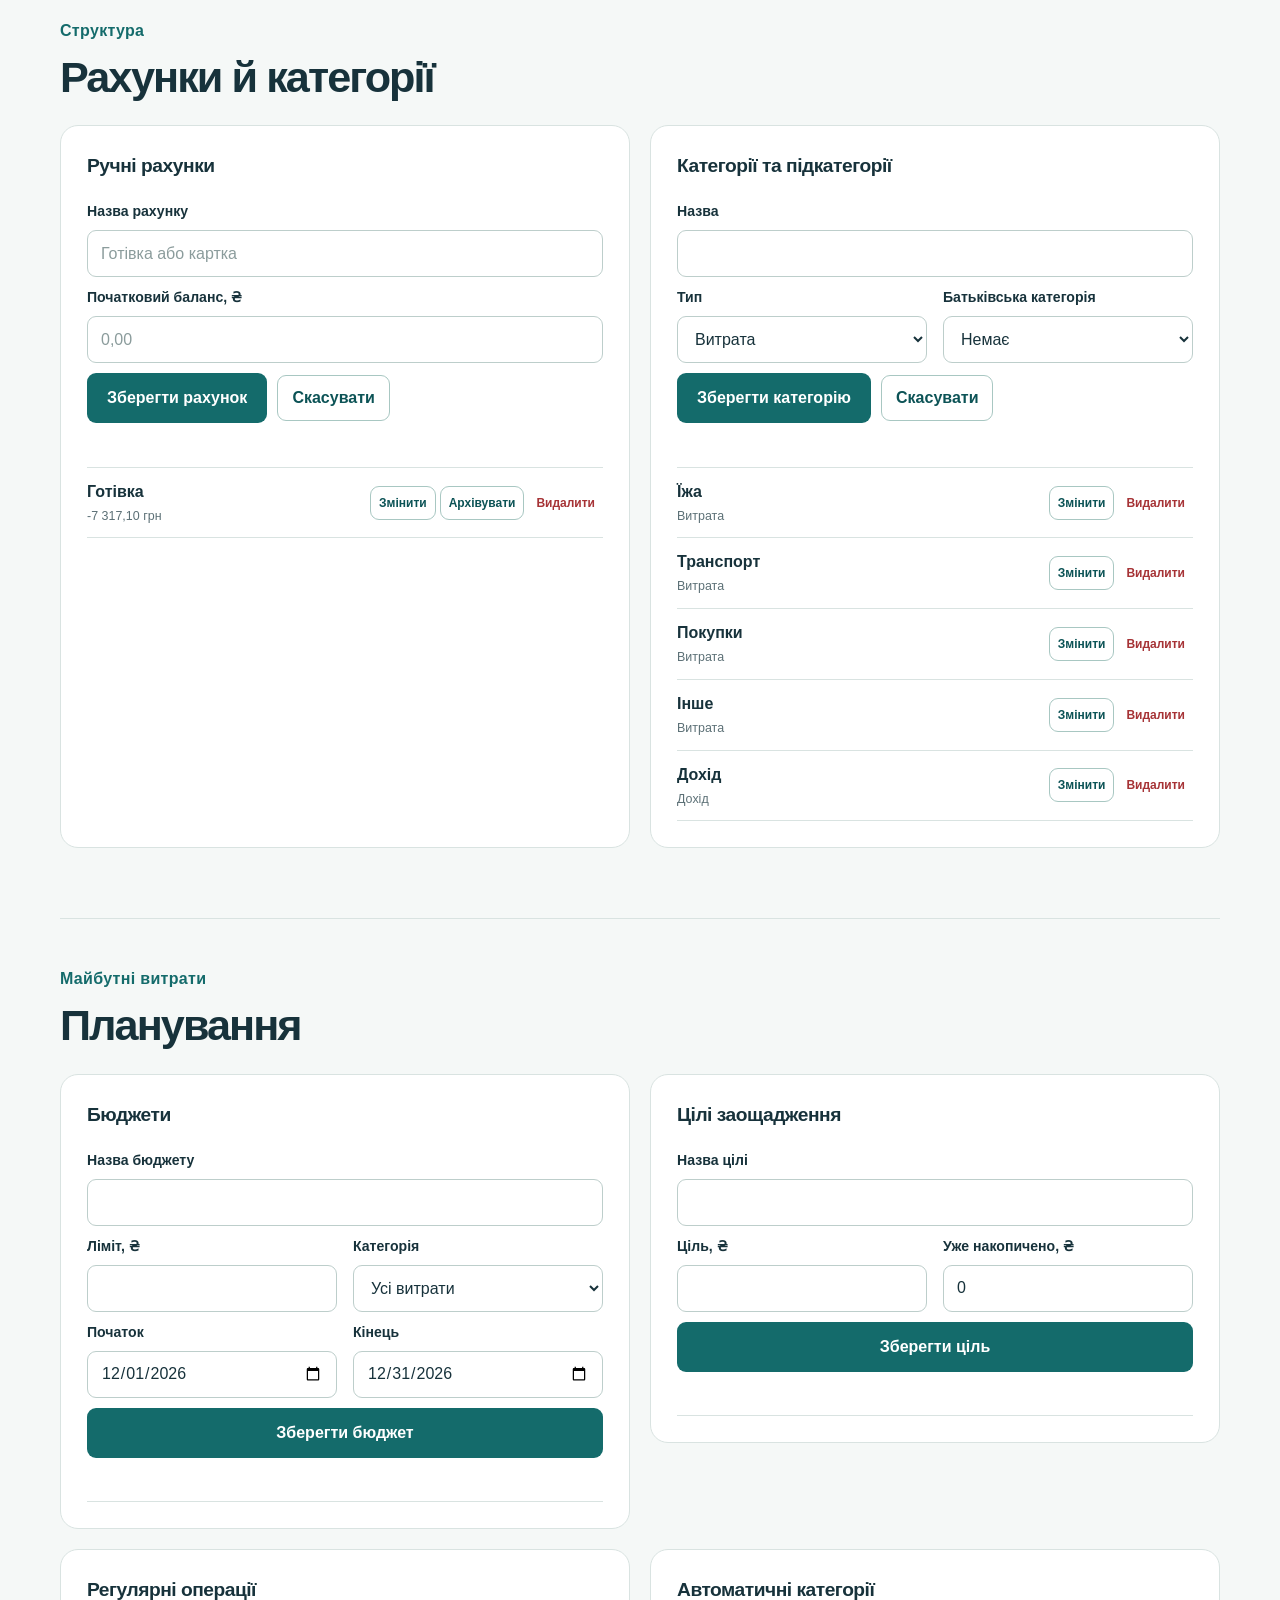
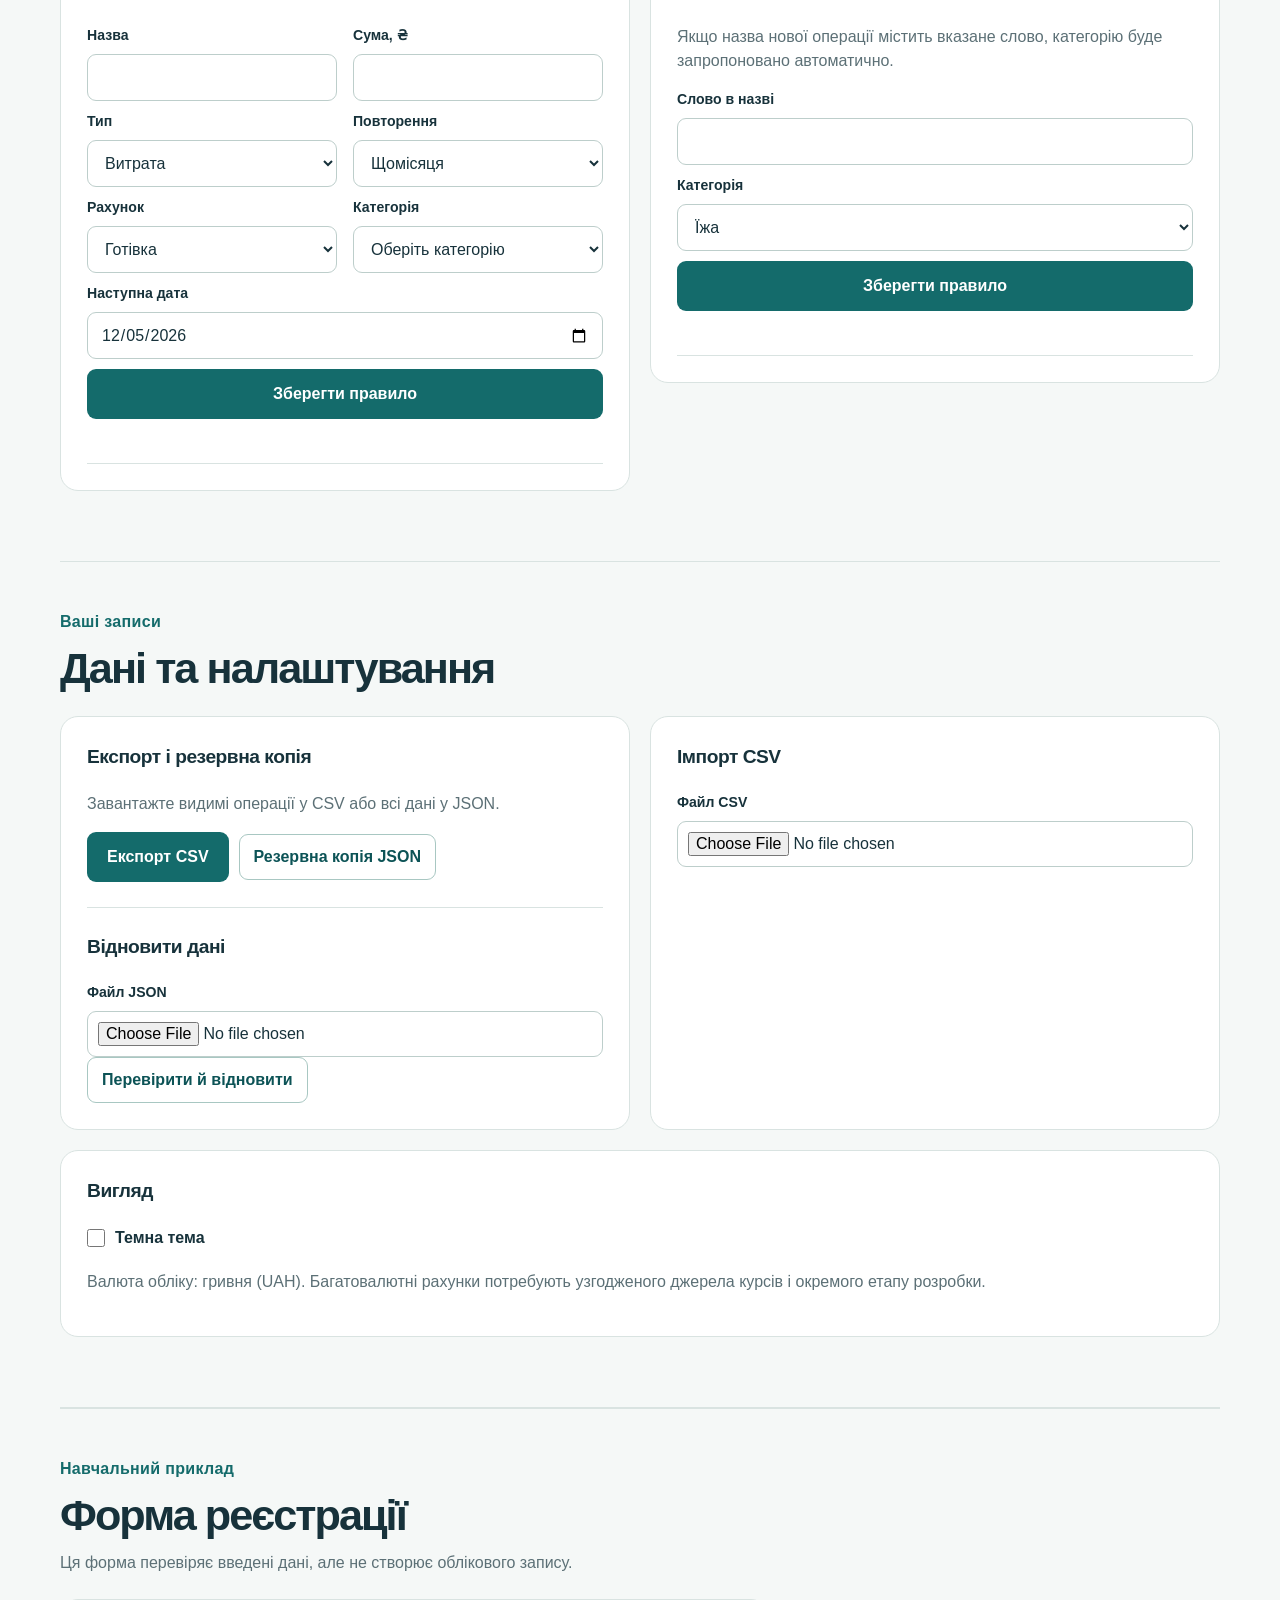
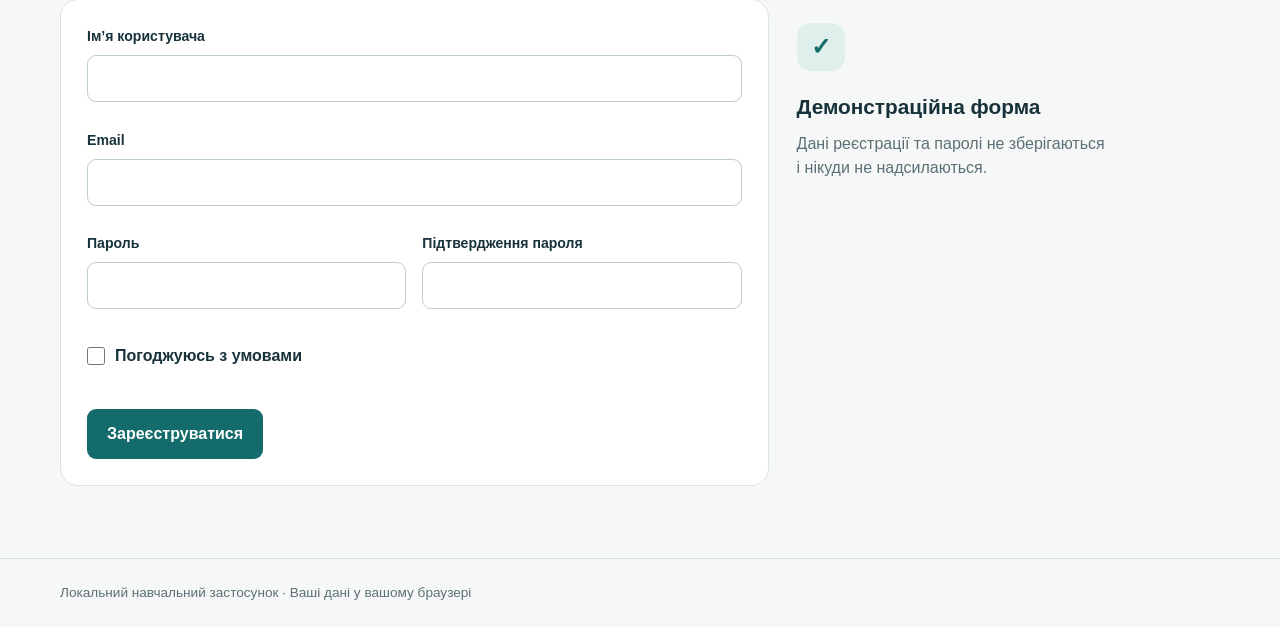
==== commit a26cfcd5: "Додати 12 прикладів витрат: index.html" ====
--- a/14.11.2026/expense-tracker/index.html
+++ b/14.11.2026/expense-tracker/index.html
@@ -17,7 +17,7 @@
     <section class="intro"><div><p class="intro-kicker">Ваші гроші в одному місці</p><h1>Бачте повну картину фінансів.</h1><p class="intro-copy">Ведіть рахунки, плануйте витрати та аналізуйте рух коштів. Дані залишаються у вашому браузері.</p></div><div class="intro-symbol" aria-hidden="true"><span>₴</span></div></section>
     <p id="app-message" class="notice" role="status" hidden></p>
 
-    <section id="overview" class="app-section"><div class="section-heading"><div><p class="section-kicker">Підсумок</p><h2>Огляд фінансів</h2></div><div class="field compact-field"><label for="overview-month">Місяць</label><input id="overview-month" type="month"></div></div>
+    <section id="overview" class="app-section"><div class="section-heading"><div><p class="section-kicker">Підсумок</p><h2>Огляд фінансів</h2></div><div class="button-row"><button id="add-samples" class="secondary-button" type="button">Додати 12 прикладів витрат</button><div class="field compact-field"><label for="overview-month">Місяць</label><input id="overview-month" type="month"></div></div></div>
       <div class="metric-grid"><article class="total-panel"><h3>Витрати</h3><p class="total-amount" id="overview-expense">0,00 ₴</p></article><article class="metric-card"><h3>Доходи</h3><p id="overview-income">0,00 ₴</p></article><article class="metric-card"><h3>Чистий потік</h3><p id="overview-net">0,00 ₴</p></article><article class="metric-card"><h3>Усі рахунки</h3><p id="overview-balance">0,00 ₴</p></article></div>
       <div class="dashboard-grid"><article class="panel"><h3>Витрати за категоріями</h3><div id="category-chart" class="bar-chart"></div></article><article class="panel"><h3>Порівняння з попереднім місяцем</h3><p id="comparison" class="comparison"></p><h3>Рахунки</h3><div id="account-summary"></div></article></div>
     </section>
--- a/14.11.2026/expense-tracker/enhancements.css
+++ b/14.11.2026/expense-tracker/enhancements.css
@@ -0,0 +1,2 @@
+.site-header{position:sticky;top:0;z-index:20}.site-header nav{flex-wrap:wrap;justify-content:flex-end}.app-section{padding:48px 0 70px;border-bottom:1px solid var(--line);scroll-margin-top:85px}.metric-grid{display:grid;grid-template-columns:repeat(4,minmax(0,1fr));gap:16px;margin-bottom:20px}.metric-grid .total-panel{min-height:0}.metric-card{background:var(--white);border:1px solid var(--line);border-radius:18px;padding:26px}.metric-card h3{font-size:1rem;font-weight:600;color:var(--muted);margin:0 0 15px}.metric-card p{font-size:clamp(1.55rem,2.8vw,2.35rem);font-weight:800;letter-spacing:-.045em;line-height:1.1;margin:0;overflow-wrap:anywhere}.dashboard-grid{display:grid;grid-template-columns:1fr 1fr;gap:20px}.dashboard-grid>.panel{min-width:0}.compact-field{min-width:180px}.planning-grid{display:grid;grid-template-columns:repeat(2,minmax(0,1fr));gap:20px;align-items:start}.stack-form{display:grid;gap:10px}.stack-form .field-error{margin:0}.button-row{display:flex;flex-wrap:wrap;align-items:center;gap:10px}.secondary-button{border:1px solid #a8c7c2;border-radius:9px;background:#fff;color:var(--teal-dark);font-weight:700;padding:10px 14px;min-height:43px}.secondary-button:hover{background:#e9f3f0}.secondary-button.danger{color:var(--danger);border-color:#e2b8b9}.filter-grid{display:grid;grid-template-columns:repeat(5,minmax(0,1fr));gap:12px}.filter-grid .field input,.filter-grid .field select{height:42px}.records-panel{margin-top:20px}.list-actions{margin:14px 0 18px}.transaction-item{grid-template-columns:auto minmax(0,1fr) auto auto}.transaction-item>input{accent-color:var(--teal);width:18px;height:18px}.transaction-item .row-actions{display:flex;flex-wrap:wrap;justify-content:flex-end;gap:3px}.transaction-item .row-actions button{padding:6px;font-size:.8rem}.transaction-item .expense-details span{overflow-wrap:anywhere}.management-list{margin-top:18px;border-top:1px solid var(--line)}.management-row{display:flex;justify-content:space-between;align-items:center;gap:12px;padding:12px 0;border-bottom:1px solid var(--line)}.management-row>div:first-child{min-width:0}.management-row strong,.management-row small{display:block;overflow-wrap:anywhere}.management-row small{color:var(--muted);font-size:.78rem;margin-top:3px}.row-actions{display:flex;flex-wrap:wrap;gap:4px;justify-content:flex-end;flex-shrink:0}.row-actions button{min-height:34px;padding:5px 8px;font-size:.75rem}.over-budget{background:#fff4f2}.bar-chart{display:grid;gap:15px}.chart-item progress{width:100%;height:15px;accent-color:var(--teal)}.chart-item .category-row{padding-bottom:4px;border:0}.comparison{font-weight:700;color:var(--teal)}.muted{color:var(--muted)}.settings-panel{margin-top:20px}.notice-error{background:#fff0ef;color:#8e292e}.registration{scroll-margin-top:85px}.field input[type=file]{padding:10px;height:auto}.panel hr{border:0;border-top:1px solid var(--line);margin:25px 0}.registration-form{max-width:760px}html[data-theme=dark]{color-scheme:dark;--ink:#e8f1ef;--muted:#afc5c2;--teal:#76d0bd;--teal-dark:#9ce1d1;--line:#39545b;--paper:#10272e;--white:#17353d;--mint:#24524b;--danger:#ffb4b8}html[data-theme=dark] .site-header,html[data-theme=dark] .metric-card,html[data-theme=dark] .panel{background:var(--white)}html[data-theme=dark] .field input,html[data-theme=dark] .field select,html[data-theme=dark] .secondary-button{background:#20434b;color:var(--ink);border-color:#54777b}html[data-theme=dark] .primary-button{background:#1b766f;color:#fff}html[data-theme=dark] .total-panel{background:#24545a}html[data-theme=dark] .empty-state{background:#1b4042;color:var(--ink)}html[data-theme=dark] .over-budget{background:#53383b}html[data-theme=dark] .notice-error{background:#5b3439;color:#ffd4d4}html[data-theme=dark] .site-header nav a{color:var(--muted)}@media(max-width:1100px){.metric-grid{grid-template-columns:repeat(2,minmax(0,1fr))}.filter-grid{grid-template-columns:repeat(3,minmax(0,1fr))}.transaction-item{grid-template-columns:auto minmax(0,1fr) auto}.transaction-item .row-actions{grid-column:2/-1;justify-content:flex-start}}@media(max-width:760px){.site-header{position:static}.header-inner{align-items:flex-start;padding:14px 0;flex-direction:column}.site-header nav{justify-content:flex-start;gap:14px}.app-section{padding:36px 0 50px}.planning-grid,.dashboard-grid{grid-template-columns:1fr}.filter-grid{grid-template-columns:repeat(2,minmax(0,1fr))}.registration-layout{grid-template-columns:1fr}}@media(max-width:520px){.metric-grid,.filter-grid{grid-template-columns:1fr}.section-heading{align-items:start;flex-direction:column;gap:15px}.transaction-item{grid-template-columns:auto minmax(0,1fr)}.transaction-item .expense-amount{grid-column:2;grid-row:auto}.transaction-item .row-actions{grid-column:2}.management-row{align-items:flex-start;flex-direction:column}.row-actions{justify-content:flex-start}.intro h1{font-size:2.6rem}}@media(prefers-reduced-motion:reduce){html{scroll-behavior:auto}}
+
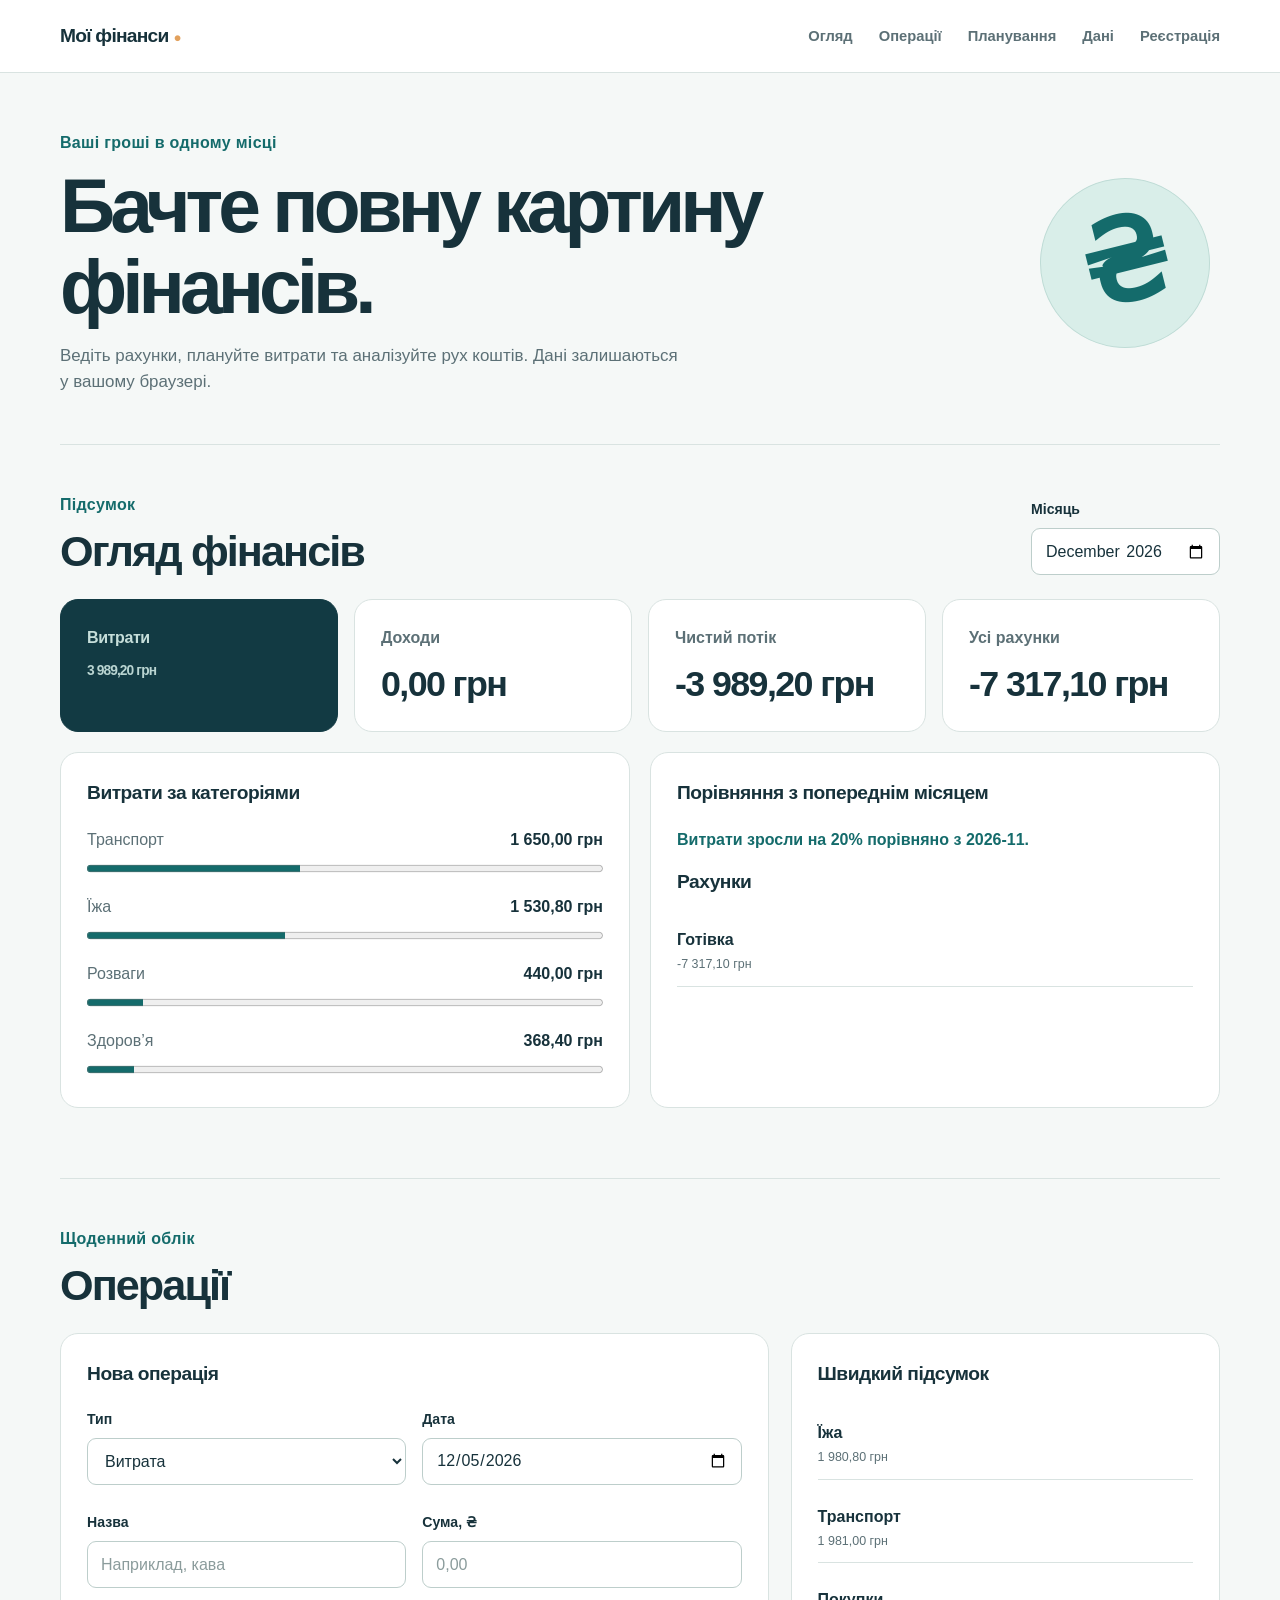
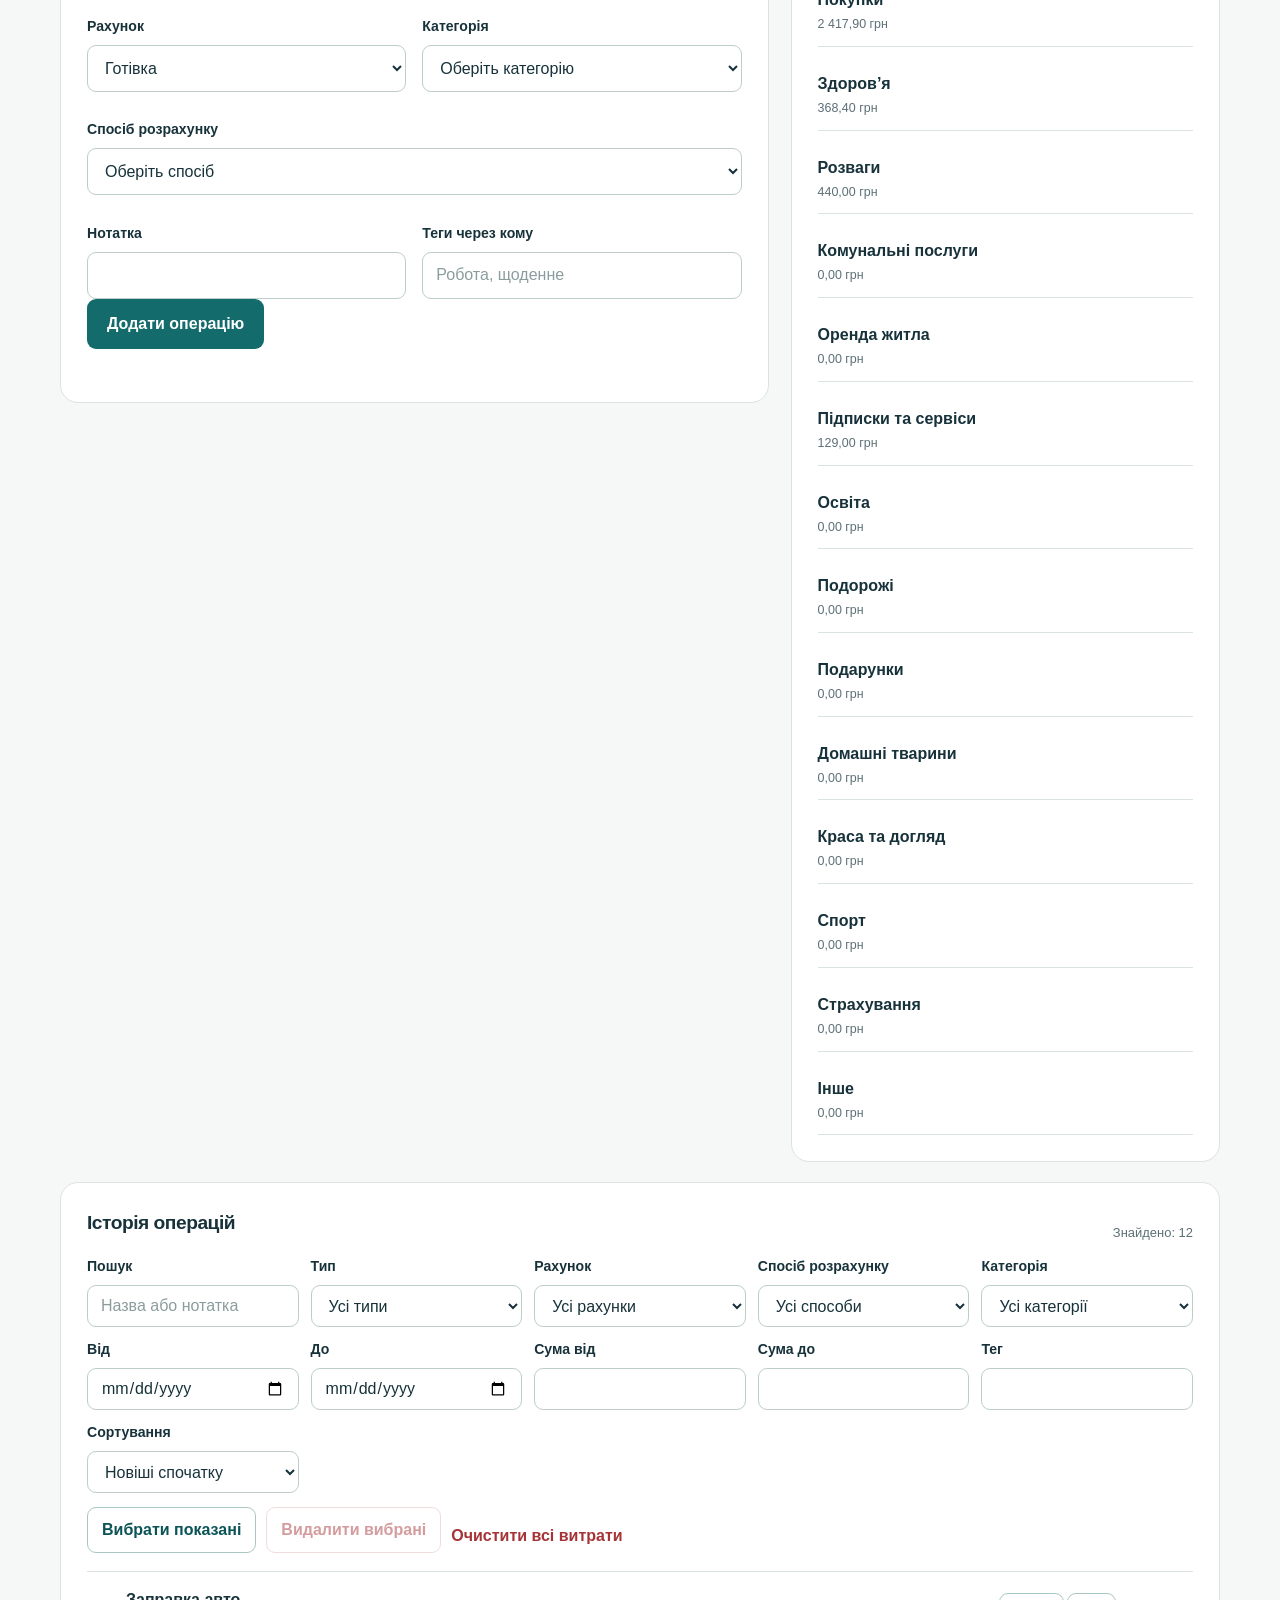
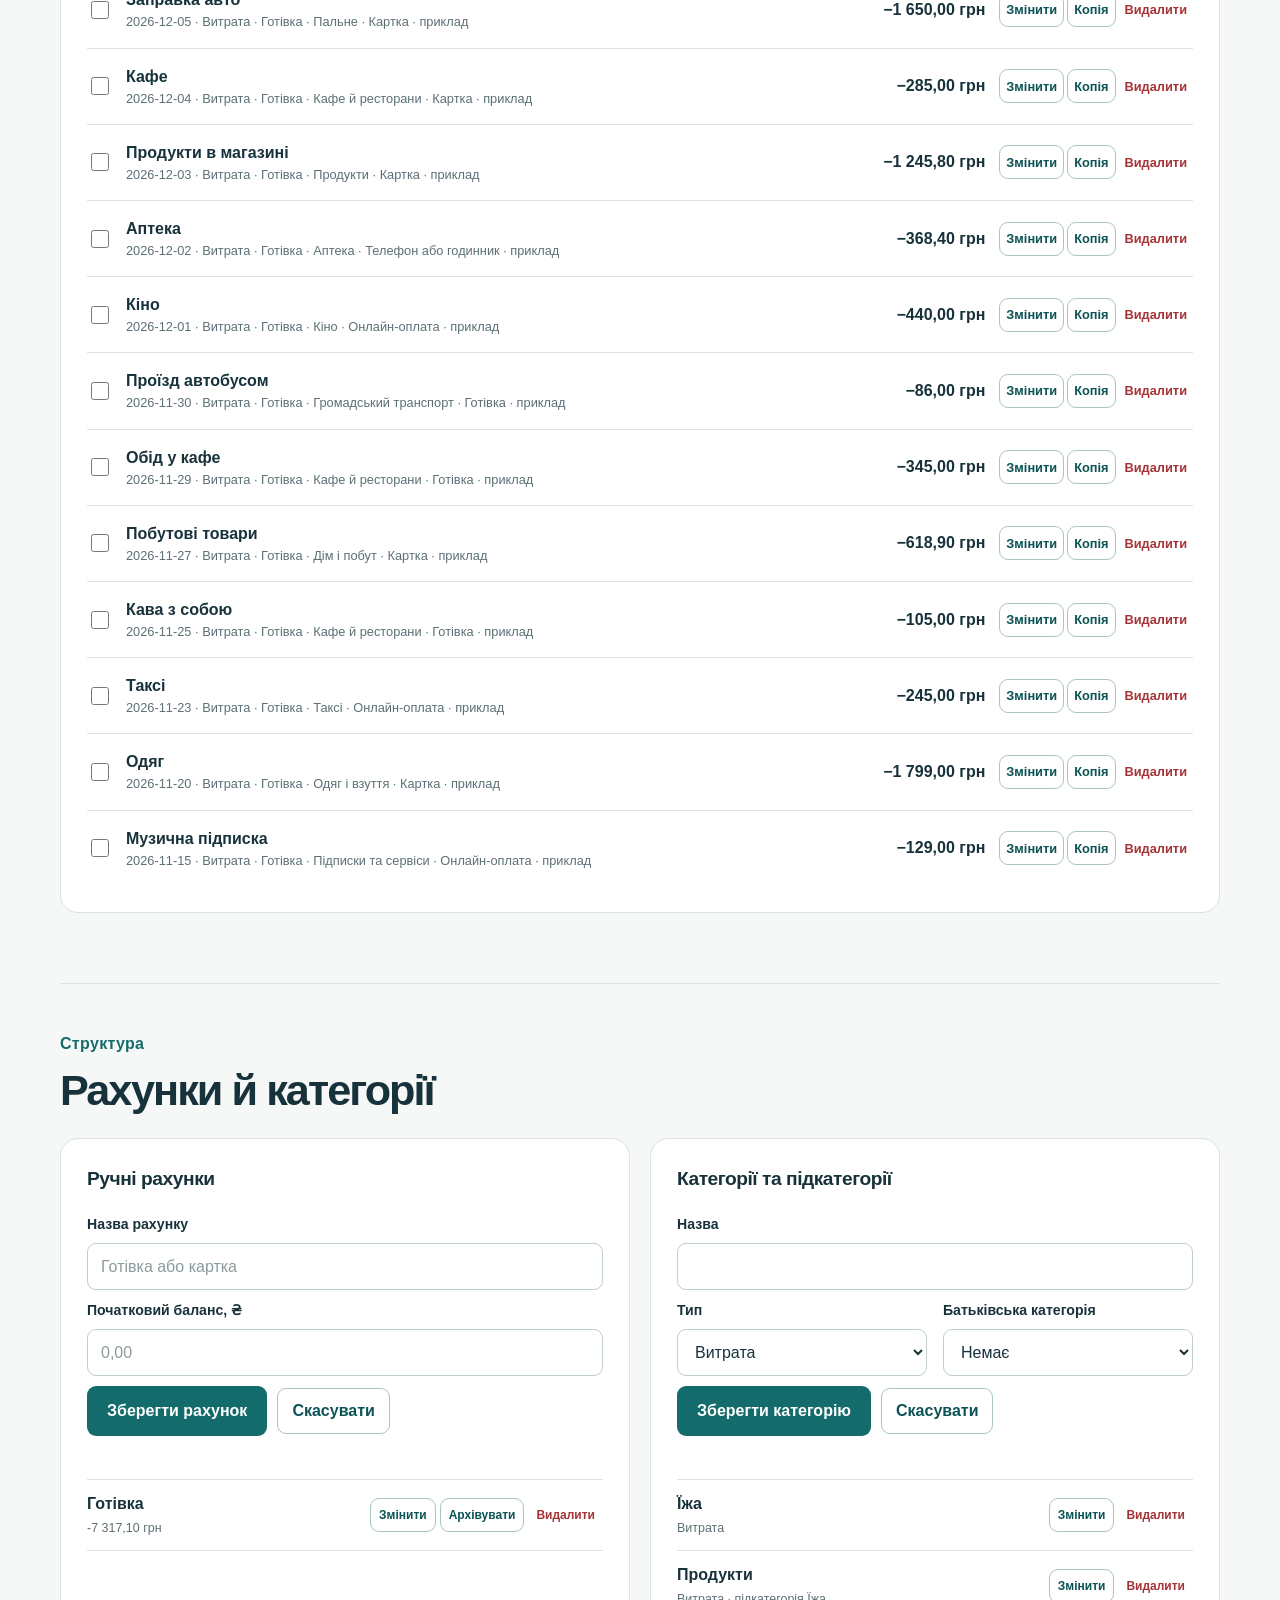
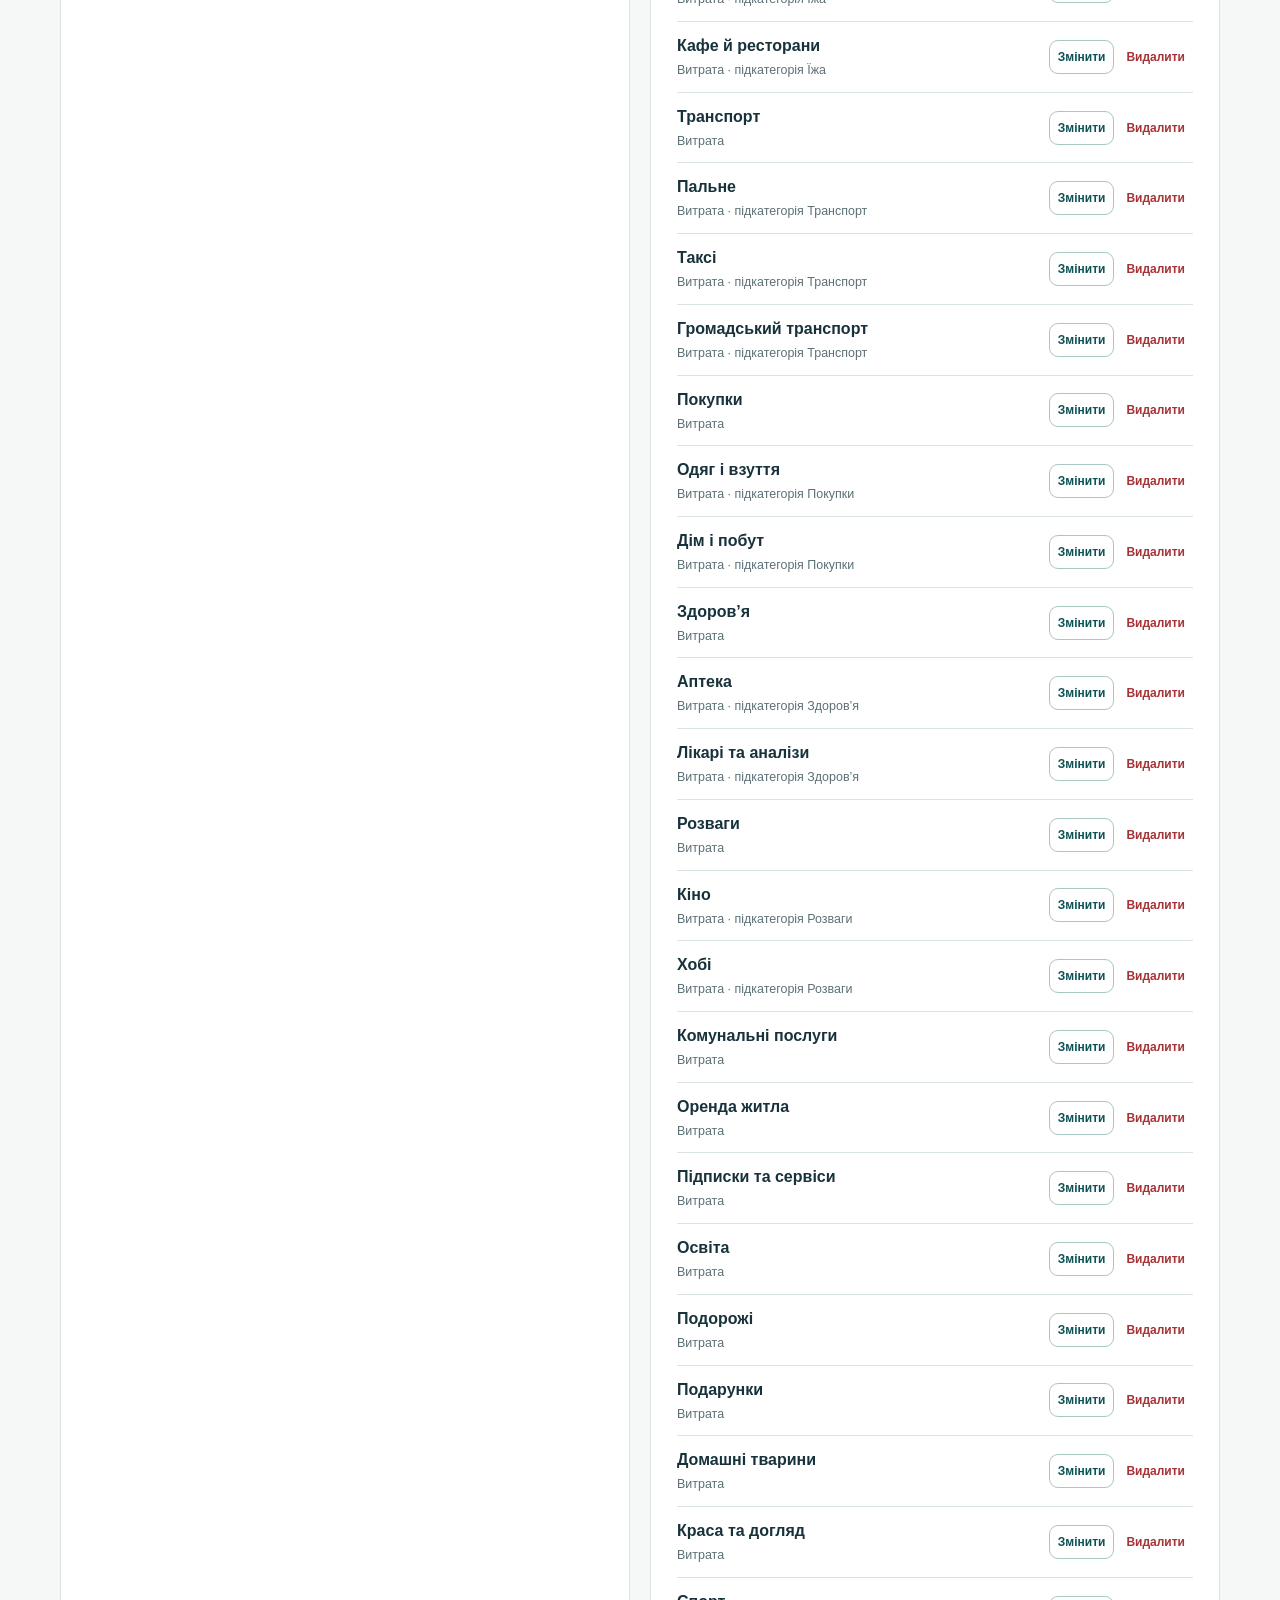
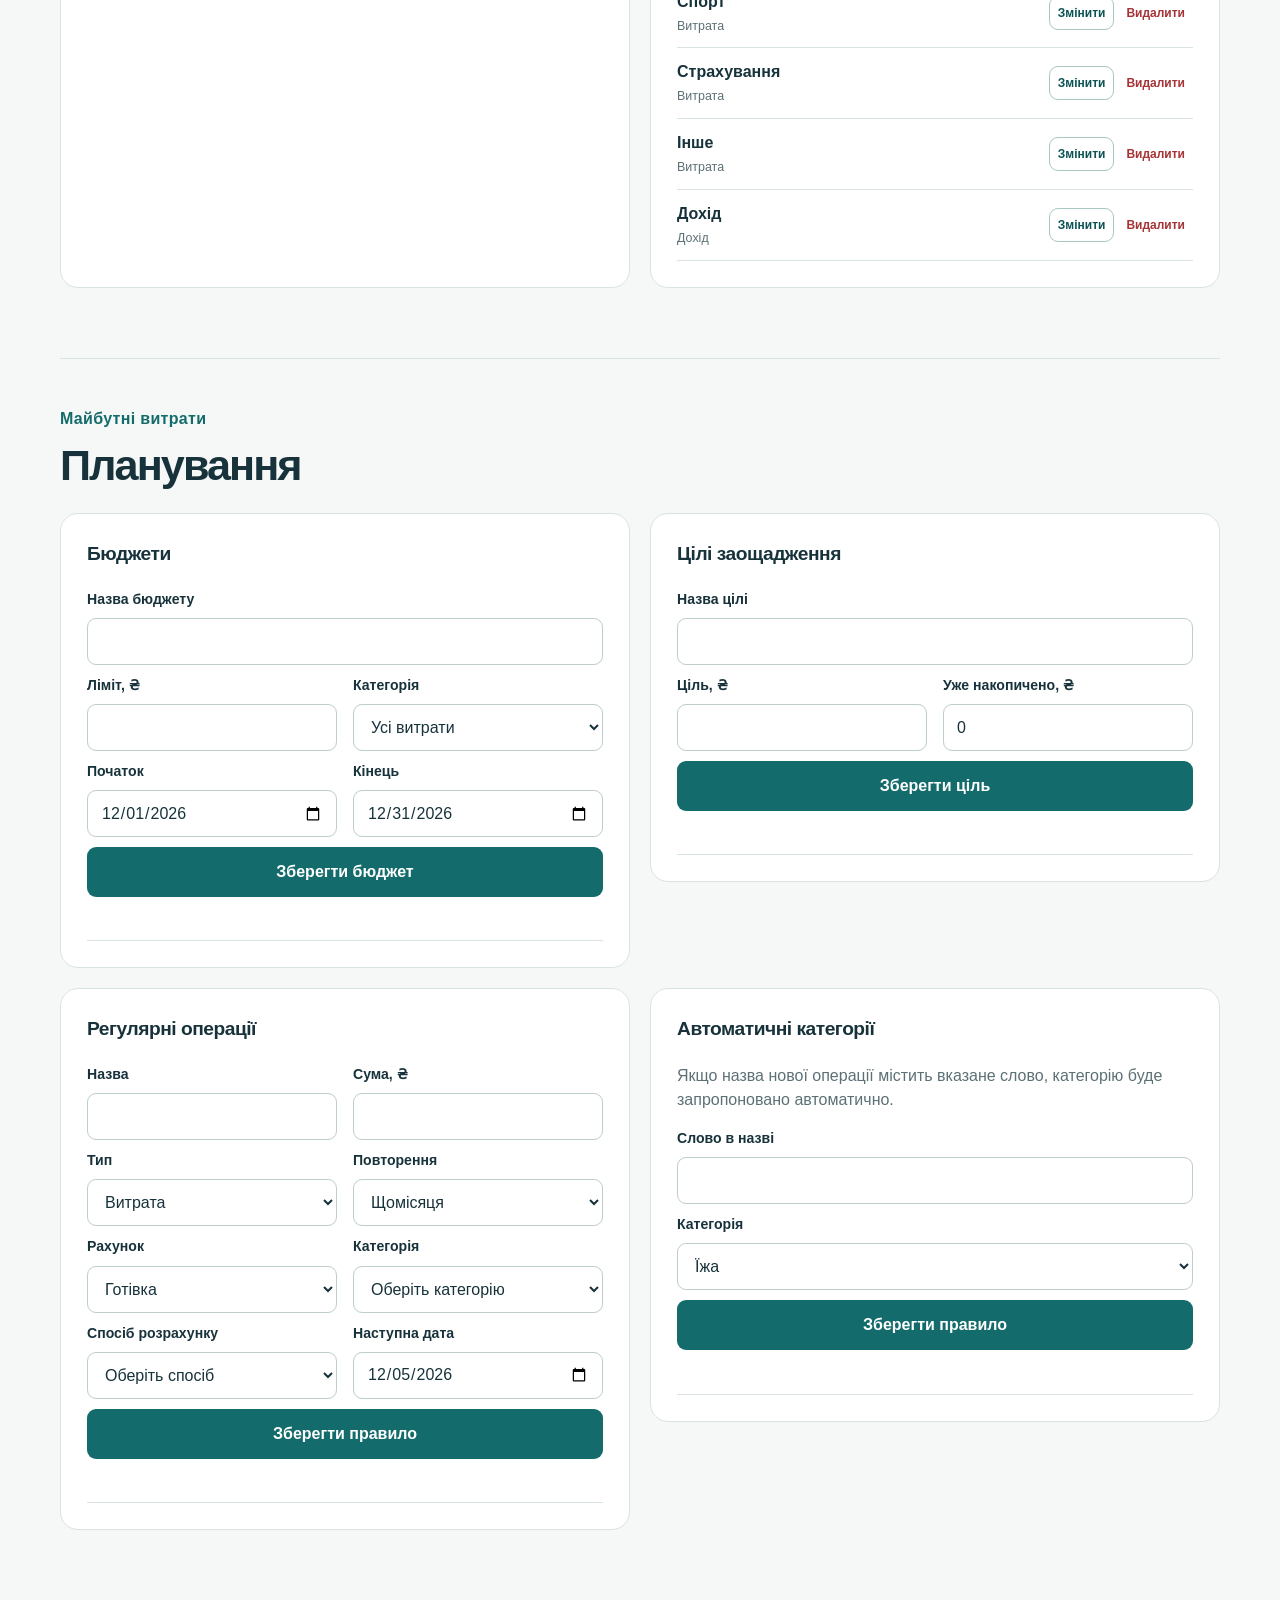
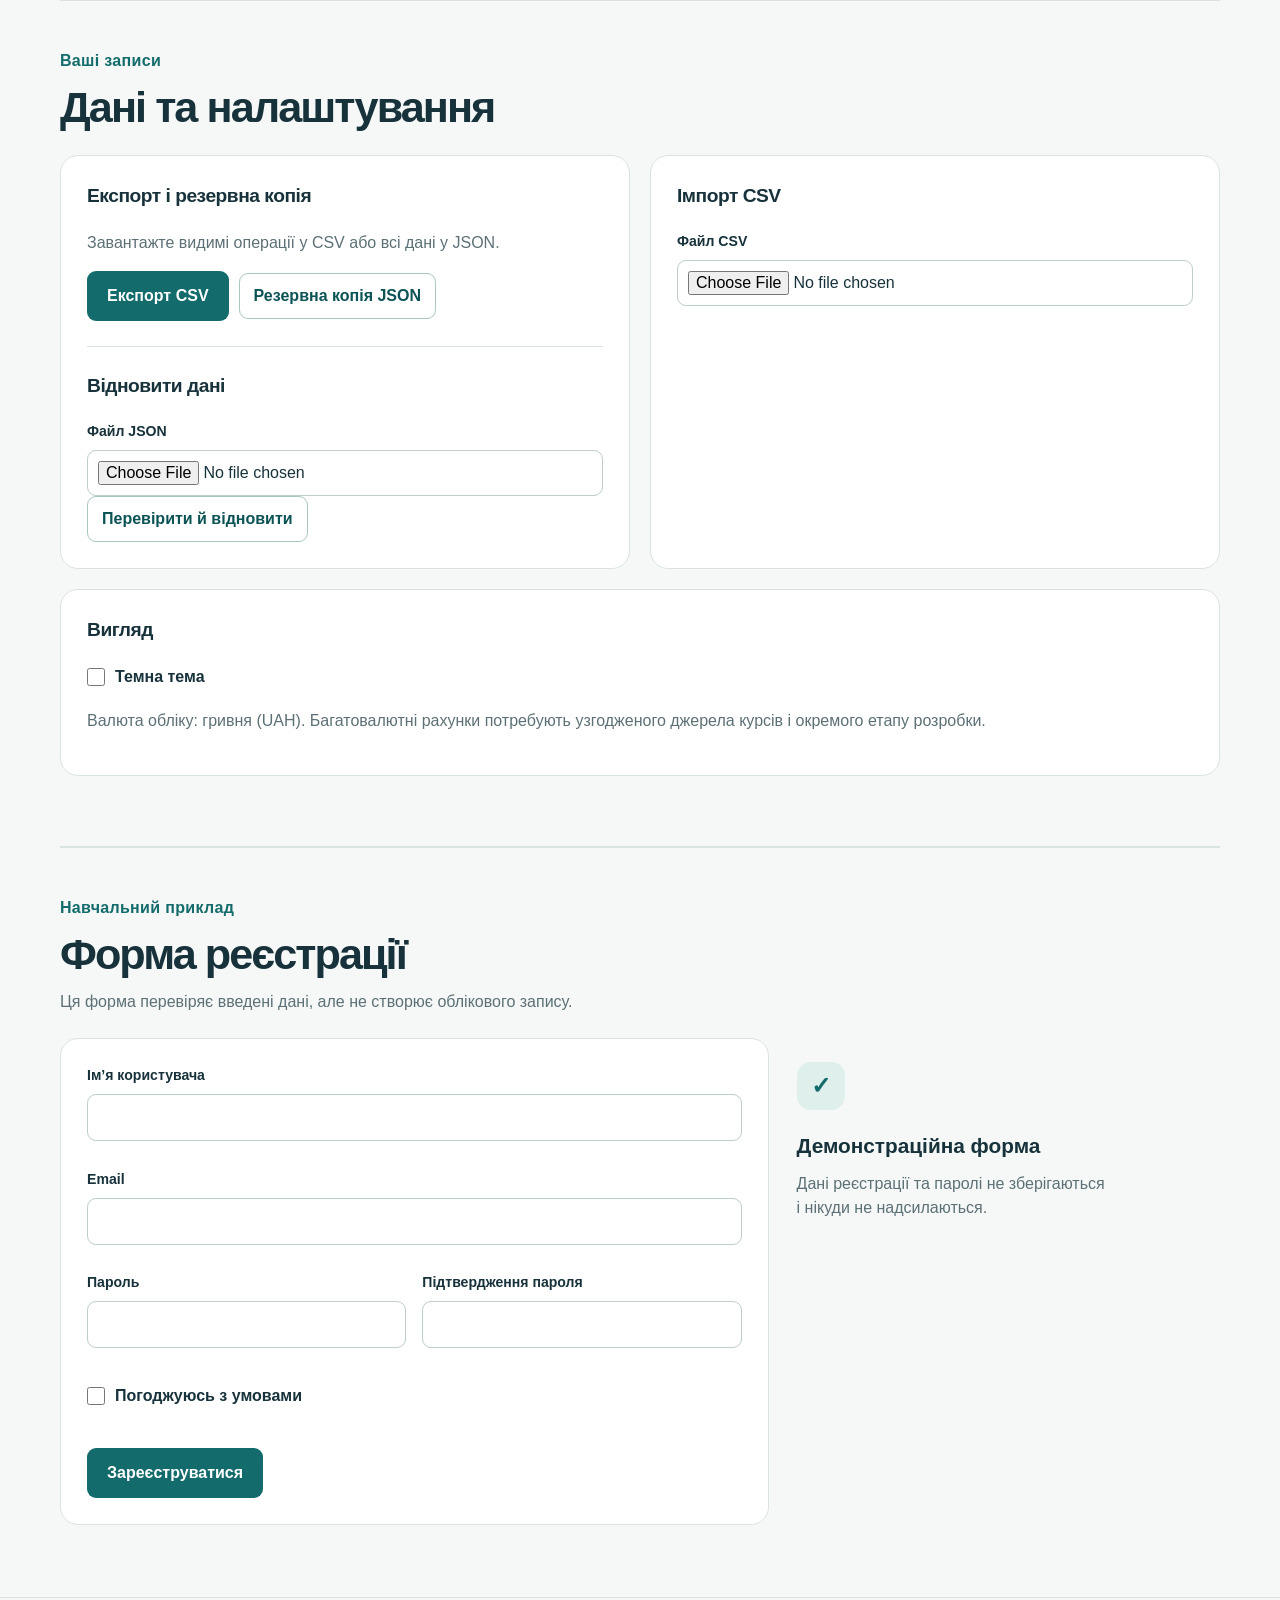
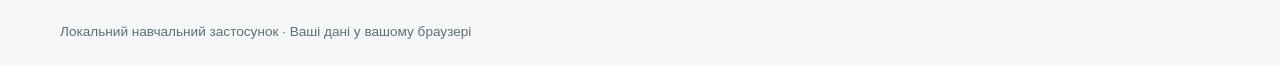
==== commit 6000c391: "Розширити способи оплати й категорії: index.html" ====
--- a/14.11.2026/expense-tracker/index.html
+++ b/14.11.2026/expense-tracker/index.html
@@ -17,7 +17,7 @@
     <section class="intro"><div><p class="intro-kicker">Ваші гроші в одному місці</p><h1>Бачте повну картину фінансів.</h1><p class="intro-copy">Ведіть рахунки, плануйте витрати та аналізуйте рух коштів. Дані залишаються у вашому браузері.</p></div><div class="intro-symbol" aria-hidden="true"><span>₴</span></div></section>
     <p id="app-message" class="notice" role="status" hidden></p>
 
-    <section id="overview" class="app-section"><div class="section-heading"><div><p class="section-kicker">Підсумок</p><h2>Огляд фінансів</h2></div><div class="button-row"><button id="add-samples" class="secondary-button" type="button">Додати 12 прикладів витрат</button><div class="field compact-field"><label for="overview-month">Місяць</label><input id="overview-month" type="month"></div></div></div>
+    <section id="overview" class="app-section"><div class="section-heading"><div><p class="section-kicker">Підсумок</p><h2>Огляд фінансів</h2></div><div class="field compact-field"><label for="overview-month">Місяць</label><input id="overview-month" type="month"></div></div>
       <div class="metric-grid"><article class="total-panel"><h3>Витрати</h3><p class="total-amount" id="overview-expense">0,00 ₴</p></article><article class="metric-card"><h3>Доходи</h3><p id="overview-income">0,00 ₴</p></article><article class="metric-card"><h3>Чистий потік</h3><p id="overview-net">0,00 ₴</p></article><article class="metric-card"><h3>Усі рахунки</h3><p id="overview-balance">0,00 ₴</p></article></div>
       <div class="dashboard-grid"><article class="panel"><h3>Витрати за категоріями</h3><div id="category-chart" class="bar-chart"></div></article><article class="panel"><h3>Порівняння з попереднім місяцем</h3><p id="comparison" class="comparison"></p><h3>Рахунки</h3><div id="account-summary"></div></article></div>
     </section>
@@ -27,10 +27,11 @@
         <input type="hidden" name="id"><div class="form-row"><div class="field"><label for="transaction-type">Тип</label><select id="transaction-type" name="type"><option value="expense">Витрата</option><option value="income">Дохід</option><option value="transfer">Переказ</option></select></div><div class="field"><label for="transaction-date">Дата</label><input id="transaction-date" name="date" type="date" aria-describedby="transaction-date-error"><p id="transaction-date-error" class="field-error" aria-live="polite"></p></div></div>
         <div class="form-row"><div class="field"><label for="transaction-title">Назва</label><input id="transaction-title" name="title" maxlength="120" placeholder="Наприклад, кава" aria-describedby="transaction-title-error"><p id="transaction-title-error" class="field-error" aria-live="polite"></p></div><div class="field"><label for="transaction-amount">Сума, ₴</label><input id="transaction-amount" name="amount" inputmode="decimal" placeholder="0,00" aria-describedby="transaction-amount-error"><p id="transaction-amount-error" class="field-error" aria-live="polite"></p></div></div>
         <div class="form-row"><div class="field"><label for="transaction-account">Рахунок</label><select id="transaction-account" name="accountId" aria-describedby="transaction-account-error"></select><p id="transaction-account-error" class="field-error" aria-live="polite"></p></div><div class="field" id="destination-field" hidden><label for="transaction-destination">Рахунок отримувача</label><select id="transaction-destination" name="toAccountId" aria-describedby="transaction-destination-error"></select><p id="transaction-destination-error" class="field-error" aria-live="polite"></p></div><div class="field" id="transaction-category-field"><label for="transaction-category">Категорія</label><select id="transaction-category" name="categoryId" aria-describedby="transaction-category-error"></select><p id="transaction-category-error" class="field-error" aria-live="polite"></p></div></div>
+        <div class="field"><label for="transaction-payment">Спосіб розрахунку</label><select id="transaction-payment" name="paymentMethod" aria-describedby="transaction-payment-error"></select><p id="transaction-payment-error" class="field-error" aria-live="polite"></p></div>
         <div class="form-row"><div class="field"><label for="transaction-note">Нотатка</label><input id="transaction-note" name="note" maxlength="250"></div><div class="field"><label for="transaction-tags">Теги через кому</label><input id="transaction-tags" name="tags" placeholder="Робота, щоденне"></div></div>
         <div class="button-row"><button class="primary-button" type="submit" id="transaction-submit">Додати операцію</button><button class="secondary-button" type="button" id="transaction-cancel" hidden>Скасувати редагування</button></div><p id="transaction-form-error" class="field-error" role="alert"></p>
       </form></article></div><aside class="summary-column"><article class="panel"><h3>Швидкий підсумок</h3><div id="category-totals" class="category-totals"></div></article></aside></div>
-      <article class="panel records-panel"><div class="list-heading"><h3>Історія операцій</h3><span id="result-count" class="result-count"></span></div><div class="filter-grid"><div class="field"><label for="filter-query">Пошук</label><input id="filter-query" type="search" placeholder="Назва або нотатка"></div><div class="field"><label for="filter-type">Тип</label><select id="filter-type"><option value="">Усі типи</option><option value="expense">Витрати</option><option value="income">Доходи</option><option value="transfer">Перекази</option></select></div><div class="field"><label for="filter-account">Рахунок</label><select id="filter-account"></select></div><div class="field"><label for="filter-category">Категорія</label><select id="filter-category"></select></div><div class="field"><label for="filter-start">Від</label><input id="filter-start" type="date"></div><div class="field"><label for="filter-end">До</label><input id="filter-end" type="date"></div><div class="field"><label for="filter-min">Сума від</label><input id="filter-min" inputmode="decimal"></div><div class="field"><label for="filter-max">Сума до</label><input id="filter-max" inputmode="decimal"></div><div class="field"><label for="filter-tag">Тег</label><input id="filter-tag"></div><div class="field"><label for="filter-sort">Сортування</label><select id="filter-sort"><option value="newest">Новіші спочатку</option><option value="oldest">Старіші спочатку</option><option value="high">Найбільша сума</option><option value="low">Найменша сума</option></select></div></div>
+      <article class="panel records-panel"><div class="list-heading"><h3>Історія операцій</h3><span id="result-count" class="result-count"></span></div><div class="filter-grid"><div class="field"><label for="filter-query">Пошук</label><input id="filter-query" type="search" placeholder="Назва або нотатка"></div><div class="field"><label for="filter-type">Тип</label><select id="filter-type"><option value="">Усі типи</option><option value="expense">Витрати</option><option value="income">Доходи</option><option value="transfer">Перекази</option></select></div><div class="field"><label for="filter-account">Рахунок</label><select id="filter-account"></select></div><div class="field"><label for="filter-payment">Спосіб розрахунку</label><select id="filter-payment"></select></div><div class="field"><label for="filter-category">Категорія</label><select id="filter-category"></select></div><div class="field"><label for="filter-start">Від</label><input id="filter-start" type="date"></div><div class="field"><label for="filter-end">До</label><input id="filter-end" type="date"></div><div class="field"><label for="filter-min">Сума від</label><input id="filter-min" inputmode="decimal"></div><div class="field"><label for="filter-max">Сума до</label><input id="filter-max" inputmode="decimal"></div><div class="field"><label for="filter-tag">Тег</label><input id="filter-tag"></div><div class="field"><label for="filter-sort">Сортування</label><select id="filter-sort"><option value="newest">Новіші спочатку</option><option value="oldest">Старіші спочатку</option><option value="high">Найбільша сума</option><option value="low">Найменша сума</option></select></div></div>
         <div class="button-row list-actions"><button id="select-visible" class="secondary-button" type="button">Вибрати показані</button><button id="delete-selected" class="secondary-button danger" type="button" disabled>Видалити вибрані</button><button id="clear-all" class="text-button danger" type="button" disabled>Очистити всі витрати</button></div><p id="empty-state" class="empty-state"></p><ul id="transaction-list" class="expense-list"></ul></article>
     </section>
 
@@ -40,7 +41,7 @@
     <section id="planning" class="app-section"><div class="section-heading"><div><p class="section-kicker">Майбутні витрати</p><h2>Планування</h2></div></div><div class="planning-grid">
       <article class="panel"><h3>Бюджети</h3><form id="budget-form" class="stack-form" novalidate><input type="hidden" name="id"><div class="field"><label for="budget-name">Назва бюджету</label><input id="budget-name" name="name" maxlength="60"></div><div class="form-row"><div class="field"><label for="budget-limit">Ліміт, ₴</label><input id="budget-limit" name="limit" inputmode="decimal"></div><div class="field"><label for="budget-category">Категорія</label><select id="budget-category" name="categoryId"></select></div></div><div class="form-row"><div class="field"><label for="budget-start">Початок</label><input id="budget-start" name="start" type="date"></div><div class="field"><label for="budget-end">Кінець</label><input id="budget-end" name="end" type="date"></div></div><button class="primary-button" type="submit">Зберегти бюджет</button><p id="budget-error" class="field-error" role="alert"></p></form><div id="budgets-list" class="management-list"></div></article>
       <article class="panel"><h3>Цілі заощадження</h3><form id="goal-form" class="stack-form" novalidate><input type="hidden" name="id"><div class="field"><label for="goal-name">Назва цілі</label><input id="goal-name" name="name" maxlength="60"></div><div class="form-row"><div class="field"><label for="goal-target">Ціль, ₴</label><input id="goal-target" name="target" inputmode="decimal"></div><div class="field"><label for="goal-current">Уже накопичено, ₴</label><input id="goal-current" name="current" inputmode="decimal" value="0"></div></div><button class="primary-button" type="submit">Зберегти ціль</button><p id="goal-error" class="field-error" role="alert"></p></form><div id="goals-list" class="management-list"></div></article>
-      <article class="panel"><h3>Регулярні операції</h3><form id="schedule-form" class="stack-form" novalidate><input type="hidden" name="id"><div class="form-row"><div class="field"><label for="schedule-title">Назва</label><input id="schedule-title" name="title" maxlength="120"></div><div class="field"><label for="schedule-amount">Сума, ₴</label><input id="schedule-amount" name="amount" inputmode="decimal"></div></div><div class="form-row"><div class="field"><label for="schedule-type">Тип</label><select id="schedule-type" name="type"><option value="expense">Витрата</option><option value="income">Дохід</option></select></div><div class="field"><label for="schedule-recurrence">Повторення</label><select id="schedule-recurrence" name="recurrence"><option value="monthly">Щомісяця</option><option value="weekly">Щотижня</option><option value="daily">Щодня</option></select></div></div><div class="form-row"><div class="field"><label for="schedule-account">Рахунок</label><select id="schedule-account" name="accountId"></select></div><div class="field"><label for="schedule-category">Категорія</label><select id="schedule-category" name="categoryId"></select></div></div><div class="field"><label for="schedule-date">Наступна дата</label><input id="schedule-date" name="nextDate" type="date"></div><button class="primary-button" type="submit">Зберегти правило</button><p id="schedule-error" class="field-error" role="alert"></p></form><div id="schedules-list" class="management-list"></div></article>
+      <article class="panel"><h3>Регулярні операції</h3><form id="schedule-form" class="stack-form" novalidate><input type="hidden" name="id"><div class="form-row"><div class="field"><label for="schedule-title">Назва</label><input id="schedule-title" name="title" maxlength="120"></div><div class="field"><label for="schedule-amount">Сума, ₴</label><input id="schedule-amount" name="amount" inputmode="decimal"></div></div><div class="form-row"><div class="field"><label for="schedule-type">Тип</label><select id="schedule-type" name="type"><option value="expense">Витрата</option><option value="income">Дохід</option></select></div><div class="field"><label for="schedule-recurrence">Повторення</label><select id="schedule-recurrence" name="recurrence"><option value="monthly">Щомісяця</option><option value="weekly">Щотижня</option><option value="daily">Щодня</option></select></div></div><div class="form-row"><div class="field"><label for="schedule-account">Рахунок</label><select id="schedule-account" name="accountId"></select></div><div class="field"><label for="schedule-category">Категорія</label><select id="schedule-category" name="categoryId"></select></div></div><div class="form-row"><div class="field"><label for="schedule-payment">Спосіб розрахунку</label><select id="schedule-payment" name="paymentMethod"></select></div><div class="field"><label for="schedule-date">Наступна дата</label><input id="schedule-date" name="nextDate" type="date"></div></div><button class="primary-button" type="submit">Зберегти правило</button><p id="schedule-error" class="field-error" role="alert"></p></form><div id="schedules-list" class="management-list"></div></article>
       <article class="panel"><h3>Автоматичні категорії</h3><p class="muted">Якщо назва нової операції містить вказане слово, категорію буде запропоновано автоматично.</p><form id="rule-form" class="stack-form" novalidate><input type="hidden" name="id"><div class="field"><label for="rule-needle">Слово в назві</label><input id="rule-needle" name="needle" maxlength="60"></div><div class="field"><label for="rule-category">Категорія</label><select id="rule-category" name="categoryId"></select></div><button class="primary-button" type="submit">Зберегти правило</button><p id="rule-error" class="field-error" role="alert"></p></form><div id="rules-list" class="management-list"></div></article>
     </div></section>
 
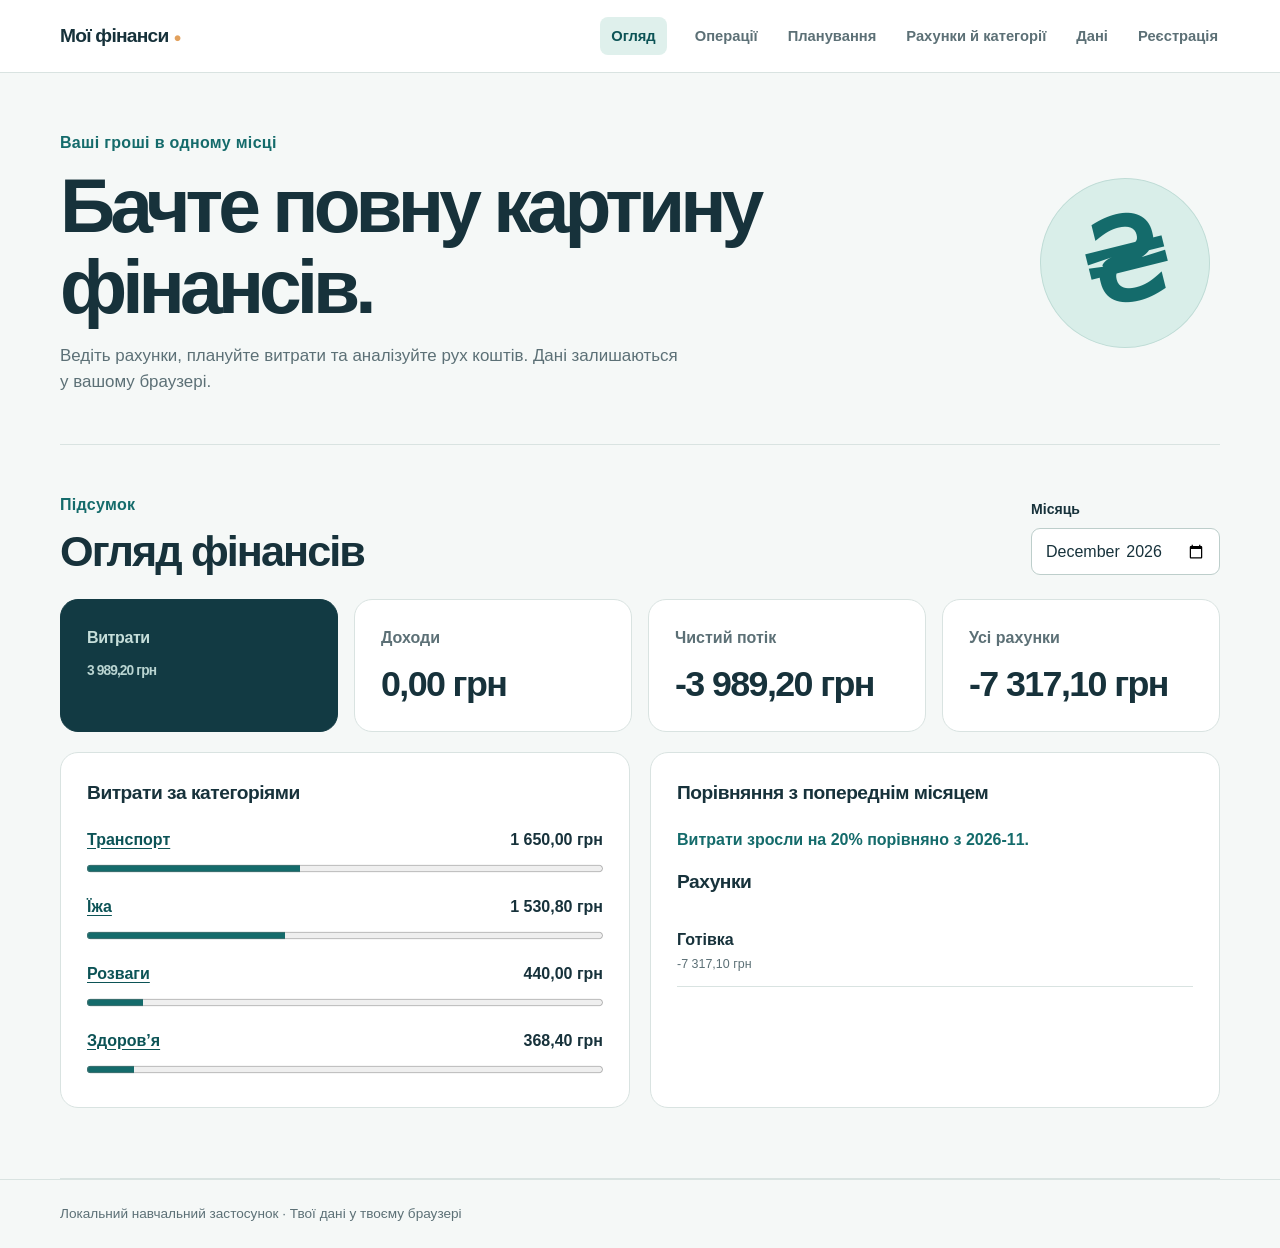
==== commit 0bbcbbab: "Update index.html for multi-page finance app" ====
--- a/14.11.2026/expense-tracker/index.html
+++ b/14.11.2026/expense-tracker/index.html
@@ -1,56 +1,25 @@
-<!doctype html>
-<html lang="uk">
-<head>
-  <meta charset="utf-8">
-  <meta name="viewport" content="width=device-width, initial-scale=1">
-  <meta name="theme-color" content="#123a43">
-  <title>Мої фінанси — особистий бюджет</title>
-  <link rel="stylesheet" href="style.css">
-  <link rel="stylesheet" href="enhancements.css">
-  <script src="finance.js" defer></script>
-  <script src="script.js" defer></script>
-  <script src="app.js" defer></script>
-</head>
-<body>
-  <header class="site-header"><div class="shell header-inner"><a class="brand" href="#top">Мої фінанси<span class="brand-mark" aria-hidden="true">●</span></a><nav aria-label="Розділи"><a href="#overview">Огляд</a><a href="#transactions">Операції</a><a href="#planning">Планування</a><a href="#data">Дані</a><a href="#registration">Реєстрація</a></nav></div></header>
-  <main class="shell" id="top">
-    <section class="intro"><div><p class="intro-kicker">Ваші гроші в одному місці</p><h1>Бачте повну картину фінансів.</h1><p class="intro-copy">Ведіть рахунки, плануйте витрати та аналізуйте рух коштів. Дані залишаються у вашому браузері.</p></div><div class="intro-symbol" aria-hidden="true"><span>₴</span></div></section>
-    <p id="app-message" class="notice" role="status" hidden></p>
-
-    <section id="overview" class="app-section"><div class="section-heading"><div><p class="section-kicker">Підсумок</p><h2>Огляд фінансів</h2></div><div class="field compact-field"><label for="overview-month">Місяць</label><input id="overview-month" type="month"></div></div>
-      <div class="metric-grid"><article class="total-panel"><h3>Витрати</h3><p class="total-amount" id="overview-expense">0,00 ₴</p></article><article class="metric-card"><h3>Доходи</h3><p id="overview-income">0,00 ₴</p></article><article class="metric-card"><h3>Чистий потік</h3><p id="overview-net">0,00 ₴</p></article><article class="metric-card"><h3>Усі рахунки</h3><p id="overview-balance">0,00 ₴</p></article></div>
-      <div class="dashboard-grid"><article class="panel"><h3>Витрати за категоріями</h3><div id="category-chart" class="bar-chart"></div></article><article class="panel"><h3>Порівняння з попереднім місяцем</h3><p id="comparison" class="comparison"></p><h3>Рахунки</h3><div id="account-summary"></div></article></div>
-    </section>
-
-    <section id="transactions" class="app-section"><div class="section-heading"><div><p class="section-kicker">Щоденний облік</p><h2>Операції</h2></div></div>
-      <div class="tracker-grid"><div class="main-column"><article class="panel"><h3 id="transaction-form-title">Нова операція</h3><form id="transaction-form" novalidate>
-        <input type="hidden" name="id"><div class="form-row"><div class="field"><label for="transaction-type">Тип</label><select id="transaction-type" name="type"><option value="expense">Витрата</option><option value="income">Дохід</option><option value="transfer">Переказ</option></select></div><div class="field"><label for="transaction-date">Дата</label><input id="transaction-date" name="date" type="date" aria-describedby="transaction-date-error"><p id="transaction-date-error" class="field-error" aria-live="polite"></p></div></div>
-        <div class="form-row"><div class="field"><label for="transaction-title">Назва</label><input id="transaction-title" name="title" maxlength="120" placeholder="Наприклад, кава" aria-describedby="transaction-title-error"><p id="transaction-title-error" class="field-error" aria-live="polite"></p></div><div class="field"><label for="transaction-amount">Сума, ₴</label><input id="transaction-amount" name="amount" inputmode="decimal" placeholder="0,00" aria-describedby="transaction-amount-error"><p id="transaction-amount-error" class="field-error" aria-live="polite"></p></div></div>
-        <div class="form-row"><div class="field"><label for="transaction-account">Рахунок</label><select id="transaction-account" name="accountId" aria-describedby="transaction-account-error"></select><p id="transaction-account-error" class="field-error" aria-live="polite"></p></div><div class="field" id="destination-field" hidden><label for="transaction-destination">Рахунок отримувача</label><select id="transaction-destination" name="toAccountId" aria-describedby="transaction-destination-error"></select><p id="transaction-destination-error" class="field-error" aria-live="polite"></p></div><div class="field" id="transaction-category-field"><label for="transaction-category">Категорія</label><select id="transaction-category" name="categoryId" aria-describedby="transaction-category-error"></select><p id="transaction-category-error" class="field-error" aria-live="polite"></p></div></div>
-        <div class="field"><label for="transaction-payment">Спосіб розрахунку</label><select id="transaction-payment" name="paymentMethod" aria-describedby="transaction-payment-error"></select><p id="transaction-payment-error" class="field-error" aria-live="polite"></p></div>
-        <div class="form-row"><div class="field"><label for="transaction-note">Нотатка</label><input id="transaction-note" name="note" maxlength="250"></div><div class="field"><label for="transaction-tags">Теги через кому</label><input id="transaction-tags" name="tags" placeholder="Робота, щоденне"></div></div>
-        <div class="button-row"><button class="primary-button" type="submit" id="transaction-submit">Додати операцію</button><button class="secondary-button" type="button" id="transaction-cancel" hidden>Скасувати редагування</button></div><p id="transaction-form-error" class="field-error" role="alert"></p>
-      </form></article></div><aside class="summary-column"><article class="panel"><h3>Швидкий підсумок</h3><div id="category-totals" class="category-totals"></div></article></aside></div>
-      <article class="panel records-panel"><div class="list-heading"><h3>Історія операцій</h3><span id="result-count" class="result-count"></span></div><div class="filter-grid"><div class="field"><label for="filter-query">Пошук</label><input id="filter-query" type="search" placeholder="Назва або нотатка"></div><div class="field"><label for="filter-type">Тип</label><select id="filter-type"><option value="">Усі типи</option><option value="expense">Витрати</option><option value="income">Доходи</option><option value="transfer">Перекази</option></select></div><div class="field"><label for="filter-account">Рахунок</label><select id="filter-account"></select></div><div class="field"><label for="filter-payment">Спосіб розрахунку</label><select id="filter-payment"></select></div><div class="field"><label for="filter-category">Категорія</label><select id="filter-category"></select></div><div class="field"><label for="filter-start">Від</label><input id="filter-start" type="date"></div><div class="field"><label for="filter-end">До</label><input id="filter-end" type="date"></div><div class="field"><label for="filter-min">Сума від</label><input id="filter-min" inputmode="decimal"></div><div class="field"><label for="filter-max">Сума до</label><input id="filter-max" inputmode="decimal"></div><div class="field"><label for="filter-tag">Тег</label><input id="filter-tag"></div><div class="field"><label for="filter-sort">Сортування</label><select id="filter-sort"><option value="newest">Новіші спочатку</option><option value="oldest">Старіші спочатку</option><option value="high">Найбільша сума</option><option value="low">Найменша сума</option></select></div></div>
-        <div class="button-row list-actions"><button id="select-visible" class="secondary-button" type="button">Вибрати показані</button><button id="delete-selected" class="secondary-button danger" type="button" disabled>Видалити вибрані</button><button id="clear-all" class="text-button danger" type="button" disabled>Очистити всі витрати</button></div><p id="empty-state" class="empty-state"></p><ul id="transaction-list" class="expense-list"></ul></article>
-    </section>
-
-    <section id="management" class="app-section"><div class="section-heading"><div><p class="section-kicker">Структура</p><h2>Рахунки й категорії</h2></div></div><div class="dashboard-grid"><article class="panel"><h3>Ручні рахунки</h3><form id="account-form" class="stack-form" novalidate><input type="hidden" name="id"><div class="field"><label for="account-name">Назва рахунку</label><input id="account-name" name="name" maxlength="60" placeholder="Готівка або картка"></div><div class="field"><label for="account-opening">Початковий баланс, ₴</label><input id="account-opening" name="opening" inputmode="decimal" placeholder="0,00"></div><div class="button-row"><button class="primary-button" type="submit">Зберегти рахунок</button><button class="secondary-button" type="reset">Скасувати</button></div><p id="account-error" class="field-error" role="alert"></p></form><div id="accounts-list" class="management-list"></div></article>
-      <article class="panel"><h3>Категорії та підкатегорії</h3><form id="category-form" class="stack-form" novalidate><input type="hidden" name="id"><div class="field"><label for="category-name">Назва</label><input id="category-name" name="name" maxlength="60"></div><div class="form-row"><div class="field"><label for="category-type">Тип</label><select id="category-type" name="type"><option value="expense">Витрата</option><option value="income">Дохід</option></select></div><div class="field"><label for="category-parent">Батьківська категорія</label><select id="category-parent" name="parentId"></select></div></div><div class="button-row"><button class="primary-button" type="submit">Зберегти категорію</button><button class="secondary-button" type="reset">Скасувати</button></div><p id="category-error" class="field-error" role="alert"></p></form><div id="categories-list" class="management-list"></div></article></div></section>
-
-    <section id="planning" class="app-section"><div class="section-heading"><div><p class="section-kicker">Майбутні витрати</p><h2>Планування</h2></div></div><div class="planning-grid">
-      <article class="panel"><h3>Бюджети</h3><form id="budget-form" class="stack-form" novalidate><input type="hidden" name="id"><div class="field"><label for="budget-name">Назва бюджету</label><input id="budget-name" name="name" maxlength="60"></div><div class="form-row"><div class="field"><label for="budget-limit">Ліміт, ₴</label><input id="budget-limit" name="limit" inputmode="decimal"></div><div class="field"><label for="budget-category">Категорія</label><select id="budget-category" name="categoryId"></select></div></div><div class="form-row"><div class="field"><label for="budget-start">Початок</label><input id="budget-start" name="start" type="date"></div><div class="field"><label for="budget-end">Кінець</label><input id="budget-end" name="end" type="date"></div></div><button class="primary-button" type="submit">Зберегти бюджет</button><p id="budget-error" class="field-error" role="alert"></p></form><div id="budgets-list" class="management-list"></div></article>
-      <article class="panel"><h3>Цілі заощадження</h3><form id="goal-form" class="stack-form" novalidate><input type="hidden" name="id"><div class="field"><label for="goal-name">Назва цілі</label><input id="goal-name" name="name" maxlength="60"></div><div class="form-row"><div class="field"><label for="goal-target">Ціль, ₴</label><input id="goal-target" name="target" inputmode="decimal"></div><div class="field"><label for="goal-current">Уже накопичено, ₴</label><input id="goal-current" name="current" inputmode="decimal" value="0"></div></div><button class="primary-button" type="submit">Зберегти ціль</button><p id="goal-error" class="field-error" role="alert"></p></form><div id="goals-list" class="management-list"></div></article>
-      <article class="panel"><h3>Регулярні операції</h3><form id="schedule-form" class="stack-form" novalidate><input type="hidden" name="id"><div class="form-row"><div class="field"><label for="schedule-title">Назва</label><input id="schedule-title" name="title" maxlength="120"></div><div class="field"><label for="schedule-amount">Сума, ₴</label><input id="schedule-amount" name="amount" inputmode="decimal"></div></div><div class="form-row"><div class="field"><label for="schedule-type">Тип</label><select id="schedule-type" name="type"><option value="expense">Витрата</option><option value="income">Дохід</option></select></div><div class="field"><label for="schedule-recurrence">Повторення</label><select id="schedule-recurrence" name="recurrence"><option value="monthly">Щомісяця</option><option value="weekly">Щотижня</option><option value="daily">Щодня</option></select></div></div><div class="form-row"><div class="field"><label for="schedule-account">Рахунок</label><select id="schedule-account" name="accountId"></select></div><div class="field"><label for="schedule-category">Категорія</label><select id="schedule-category" name="categoryId"></select></div></div><div class="form-row"><div class="field"><label for="schedule-payment">Спосіб розрахунку</label><select id="schedule-payment" name="paymentMethod"></select></div><div class="field"><label for="schedule-date">Наступна дата</label><input id="schedule-date" name="nextDate" type="date"></div></div><button class="primary-button" type="submit">Зберегти правило</button><p id="schedule-error" class="field-error" role="alert"></p></form><div id="schedules-list" class="management-list"></div></article>
-      <article class="panel"><h3>Автоматичні категорії</h3><p class="muted">Якщо назва нової операції містить вказане слово, категорію буде запропоновано автоматично.</p><form id="rule-form" class="stack-form" novalidate><input type="hidden" name="id"><div class="field"><label for="rule-needle">Слово в назві</label><input id="rule-needle" name="needle" maxlength="60"></div><div class="field"><label for="rule-category">Категорія</label><select id="rule-category" name="categoryId"></select></div><button class="primary-button" type="submit">Зберегти правило</button><p id="rule-error" class="field-error" role="alert"></p></form><div id="rules-list" class="management-list"></div></article>
-    </div></section>
-
-    <section id="data" class="app-section"><div class="section-heading"><div><p class="section-kicker">Ваші записи</p><h2>Дані та налаштування</h2></div></div><div class="dashboard-grid"><article class="panel"><h3>Експорт і резервна копія</h3><p class="muted">Завантажте видимі операції у CSV або всі дані у JSON.</p><div class="button-row"><button id="export-csv" class="primary-button" type="button">Експорт CSV</button><button id="export-json" class="secondary-button" type="button">Резервна копія JSON</button></div><hr><h3>Відновити дані</h3><div class="field"><label for="backup-file">Файл JSON</label><input id="backup-file" type="file" accept=".json,application/json"></div><button id="restore-json" class="secondary-button" type="button">Перевірити й відновити</button></article>
-      <article class="panel"><h3>Імпорт CSV</h3><div class="field"><label for="csv-file">Файл CSV</label><input id="csv-file" type="file" accept=".csv,text/csv"></div><div id="csv-mapping" hidden><p class="muted">Зіставте стовпці з полями операції. Тип: «витрата» або «дохід».</p><div id="csv-columns" class="filter-grid"></div><p id="csv-preview" class="muted"></p><button id="import-csv" class="primary-button" type="button">Імпортувати перевірені рядки</button></div></article></div>
-      <article class="panel settings-panel"><h3>Вигляд</h3><label class="checkbox-label"><input id="dark-theme" type="checkbox"> Темна тема</label><p class="muted">Валюта обліку: гривня (UAH). Багатовалютні рахунки потребують узгодженого джерела курсів і окремого етапу розробки.</p></article>
-    </section>
-
-    <section id="registration" class="registration"><div class="section-heading"><div><p class="section-kicker">Навчальний приклад</p><h2>Форма реєстрації</h2><p class="section-description">Ця форма перевіряє введені дані, але не створює облікового запису.</p></div></div><div class="registration-layout"><form id="registration-form" class="panel registration-form" novalidate><div class="field"><label for="username">Ім’я користувача</label><input id="username" name="username" autocomplete="username" aria-describedby="username-error"><p id="username-error" class="field-error" aria-live="polite"></p></div><div class="field"><label for="email">Email</label><input id="email" name="email" type="email" autocomplete="email" aria-describedby="email-error"><p id="email-error" class="field-error" aria-live="polite"></p></div><div class="form-row"><div class="field"><label for="password">Пароль</label><input id="password" name="password" type="password" autocomplete="new-password" aria-describedby="password-error"><p id="password-error" class="field-error" aria-live="polite"></p></div><div class="field"><label for="confirmation">Підтвердження пароля</label><input id="confirmation" name="confirmation" type="password" autocomplete="new-password" aria-describedby="confirmation-error"><p id="confirmation-error" class="field-error" aria-live="polite"></p></div></div><div class="terms-field"><label class="checkbox-label" for="terms"><input id="terms" name="terms" type="checkbox" aria-describedby="terms-error"> Погоджуюсь з умовами</label><p id="terms-error" class="field-error" aria-live="polite"></p></div><button class="primary-button" type="submit">Зареєструватися</button><p id="registration-success" class="success-message" role="status" hidden>Реєстрація успішна!</p></form><div class="registration-note"><span class="note-symbol" aria-hidden="true">✓</span><h3>Демонстраційна форма</h3><p>Дані реєстрації та паролі не зберігаються і нікуди не надсилаються.</p></div></div></section>
-  </main><footer class="site-footer"><div class="shell">Локальний навчальний застосунок · Ваші дані у вашому браузері</div></footer>
-</body></html>
+<!doctype html>
+<html lang="uk">
+<head>
+  <meta charset="utf-8">
+  <meta name="viewport" content="width=device-width, initial-scale=1">
+  <meta name="theme-color" content="#123a43">
+  <title>Огляд — Мої фінанси</title>
+  <link rel="stylesheet" href="style.css">
+  <link rel="stylesheet" href="enhancements.css">
+  <script src="finance.js" defer></script>
+  <script src="app.js" defer></script>
+</head>
+<body data-page="overview">
+  <header class="site-header"><div class="shell header-inner"><a class="brand" href="index.html">Мої фінанси<span class="brand-mark" aria-hidden="true">●</span></a><nav aria-label="Розділи"><a href="index.html" aria-current="page">Огляд</a><a href="transactions.html">Операції</a><a href="planning.html">Планування</a><a href="management.html">Рахунки й категорії</a><a href="data.html">Дані</a><a href="registration.html">Реєстрація</a></nav></div></header>
+  <main class="shell"><section class="intro"><div><p class="intro-kicker">Ваші гроші в одному місці</p><h1>Бачте повну картину фінансів.</h1><p class="intro-copy">Ведіть рахунки, плануйте витрати та аналізуйте рух коштів. Дані залишаються у вашому браузері.</p></div><div class="intro-symbol" aria-hidden="true"><span>₴</span></div></section>
+    <p id="app-message" class="notice" role="status" hidden></p>
+<p id="app-message" class="notice" role="status" hidden></p>
+<section id="overview" class="app-section"><div class="section-heading"><div><p class="section-kicker">Підсумок</p><h2>Огляд фінансів</h2></div><div class="field compact-field"><label for="overview-month">Місяць</label><input id="overview-month" type="month"></div></div>
+      <div class="metric-grid"><article class="total-panel"><h3>Витрати</h3><p class="total-amount" id="overview-expense">0,00 ₴</p></article><article class="metric-card"><h3>Доходи</h3><p id="overview-income">0,00 ₴</p></article><article class="metric-card"><h3>Чистий потік</h3><p id="overview-net">0,00 ₴</p></article><article class="metric-card"><h3>Усі рахунки</h3><p id="overview-balance">0,00 ₴</p></article></div>
+      <div class="dashboard-grid"><article class="panel"><h3>Витрати за категоріями</h3><div id="category-chart" class="bar-chart"></div></article><article class="panel"><h3>Порівняння з попереднім місяцем</h3><p id="comparison" class="comparison"></p><h3>Рахунки</h3><div id="account-summary"></div></article></div>
+    </section></main>
+  <footer class="site-footer"><div class="shell">Локальний навчальний застосунок · Твої дані у твоєму браузері</div></footer>
+</body>
+</html>
 
--- a/14.11.2026/expense-tracker/enhancements.css
+++ b/14.11.2026/expense-tracker/enhancements.css
@@ -1,2 +1,7 @@
 .site-header{position:sticky;top:0;z-index:20}.site-header nav{flex-wrap:wrap;justify-content:flex-end}.app-section{padding:48px 0 70px;border-bottom:1px solid var(--line);scroll-margin-top:85px}.metric-grid{display:grid;grid-template-columns:repeat(4,minmax(0,1fr));gap:16px;margin-bottom:20px}.metric-grid .total-panel{min-height:0}.metric-card{background:var(--white);border:1px solid var(--line);border-radius:18px;padding:26px}.metric-card h3{font-size:1rem;font-weight:600;color:var(--muted);margin:0 0 15px}.metric-card p{font-size:clamp(1.55rem,2.8vw,2.35rem);font-weight:800;letter-spacing:-.045em;line-height:1.1;margin:0;overflow-wrap:anywhere}.dashboard-grid{display:grid;grid-template-columns:1fr 1fr;gap:20px}.dashboard-grid>.panel{min-width:0}.compact-field{min-width:180px}.planning-grid{display:grid;grid-template-columns:repeat(2,minmax(0,1fr));gap:20px;align-items:start}.stack-form{display:grid;gap:10px}.stack-form .field-error{margin:0}.button-row{display:flex;flex-wrap:wrap;align-items:center;gap:10px}.secondary-button{border:1px solid #a8c7c2;border-radius:9px;background:#fff;color:var(--teal-dark);font-weight:700;padding:10px 14px;min-height:43px}.secondary-button:hover{background:#e9f3f0}.secondary-button.danger{color:var(--danger);border-color:#e2b8b9}.filter-grid{display:grid;grid-template-columns:repeat(5,minmax(0,1fr));gap:12px}.filter-grid .field input,.filter-grid .field select{height:42px}.records-panel{margin-top:20px}.list-actions{margin:14px 0 18px}.transaction-item{grid-template-columns:auto minmax(0,1fr) auto auto}.transaction-item>input{accent-color:var(--teal);width:18px;height:18px}.transaction-item .row-actions{display:flex;flex-wrap:wrap;justify-content:flex-end;gap:3px}.transaction-item .row-actions button{padding:6px;font-size:.8rem}.transaction-item .expense-details span{overflow-wrap:anywhere}.management-list{margin-top:18px;border-top:1px solid var(--line)}.management-row{display:flex;justify-content:space-between;align-items:center;gap:12px;padding:12px 0;border-bottom:1px solid var(--line)}.management-row>div:first-child{min-width:0}.management-row strong,.management-row small{display:block;overflow-wrap:anywhere}.management-row small{color:var(--muted);font-size:.78rem;margin-top:3px}.row-actions{display:flex;flex-wrap:wrap;gap:4px;justify-content:flex-end;flex-shrink:0}.row-actions button{min-height:34px;padding:5px 8px;font-size:.75rem}.over-budget{background:#fff4f2}.bar-chart{display:grid;gap:15px}.chart-item progress{width:100%;height:15px;accent-color:var(--teal)}.chart-item .category-row{padding-bottom:4px;border:0}.comparison{font-weight:700;color:var(--teal)}.muted{color:var(--muted)}.settings-panel{margin-top:20px}.notice-error{background:#fff0ef;color:#8e292e}.registration{scroll-margin-top:85px}.field input[type=file]{padding:10px;height:auto}.panel hr{border:0;border-top:1px solid var(--line);margin:25px 0}.registration-form{max-width:760px}html[data-theme=dark]{color-scheme:dark;--ink:#e8f1ef;--muted:#afc5c2;--teal:#76d0bd;--teal-dark:#9ce1d1;--line:#39545b;--paper:#10272e;--white:#17353d;--mint:#24524b;--danger:#ffb4b8}html[data-theme=dark] .site-header,html[data-theme=dark] .metric-card,html[data-theme=dark] .panel{background:var(--white)}html[data-theme=dark] .field input,html[data-theme=dark] .field select,html[data-theme=dark] .secondary-button{background:#20434b;color:var(--ink);border-color:#54777b}html[data-theme=dark] .primary-button{background:#1b766f;color:#fff}html[data-theme=dark] .total-panel{background:#24545a}html[data-theme=dark] .empty-state{background:#1b4042;color:var(--ink)}html[data-theme=dark] .over-budget{background:#53383b}html[data-theme=dark] .notice-error{background:#5b3439;color:#ffd4d4}html[data-theme=dark] .site-header nav a{color:var(--muted)}@media(max-width:1100px){.metric-grid{grid-template-columns:repeat(2,minmax(0,1fr))}.filter-grid{grid-template-columns:repeat(3,minmax(0,1fr))}.transaction-item{grid-template-columns:auto minmax(0,1fr) auto}.transaction-item .row-actions{grid-column:2/-1;justify-content:flex-start}}@media(max-width:760px){.site-header{position:static}.header-inner{align-items:flex-start;padding:14px 0;flex-direction:column}.site-header nav{justify-content:flex-start;gap:14px}.app-section{padding:36px 0 50px}.planning-grid,.dashboard-grid{grid-template-columns:1fr}.filter-grid{grid-template-columns:repeat(2,minmax(0,1fr))}.registration-layout{grid-template-columns:1fr}}@media(max-width:520px){.metric-grid,.filter-grid{grid-template-columns:1fr}.section-heading{align-items:start;flex-direction:column;gap:15px}.transaction-item{grid-template-columns:auto minmax(0,1fr)}.transaction-item .expense-amount{grid-column:2;grid-row:auto}.transaction-item .row-actions{grid-column:2}.management-row{align-items:flex-start;flex-direction:column}.row-actions{justify-content:flex-start}.intro h1{font-size:2.6rem}}@media(prefers-reduced-motion:reduce){html{scroll-behavior:auto}}
+
+#categories-list{max-height:460px;overflow:auto;padding-right:6px}#transaction-payment{max-width:100%}
+
+.site-header nav a[aria-current=page]{color:var(--teal-dark);background:var(--mint);padding:8px 11px;border-radius:8px}.site-header nav a{padding:8px 2px}.breadcrumb{margin:0 0 18px;color:var(--muted);font-size:.9rem}.breadcrumb a{color:var(--teal-dark);font-weight:700}.category-metrics{grid-template-columns:repeat(3,minmax(0,1fr))}.category-metrics h2{font-size:1rem;margin:0 0 15px}.category-metrics .total-panel{min-height:0}.expense-details>a,.chart-item a,.management-row a{color:var(--teal-dark);font-weight:700;text-underline-offset:3px}.expense-details>a{font-size:.83rem}.category-metrics .metric-card{min-width:0}@media(max-width:760px){.category-metrics{grid-template-columns:1fr 1fr}.site-header nav{width:100%;justify-content:flex-start;gap:7px}}@media(max-width:520px){.category-metrics{grid-template-columns:1fr}.site-header nav a{font-size:.83rem;padding:7px 9px}}
+html[data-theme=dark] .site-header nav a[aria-current=page]{color:var(--ink)}
 
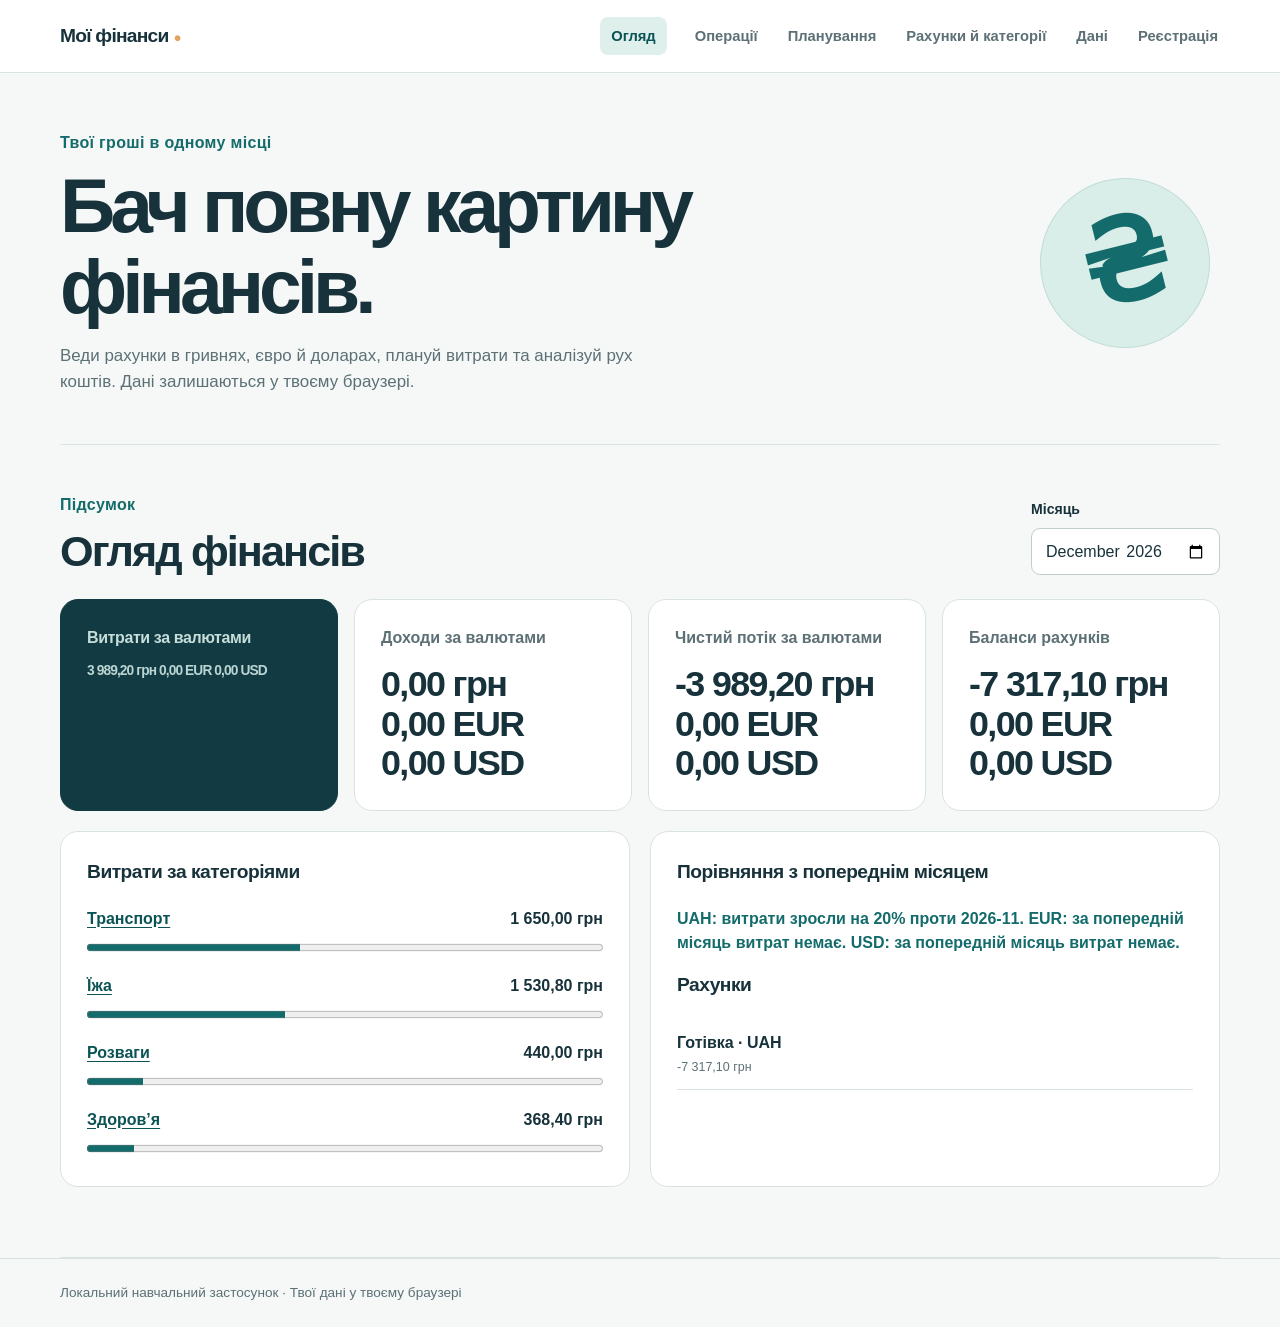
==== commit a8cd8bd4: "Add separate UAH EUR USD accounts and currency-aware finance flows" ====
--- a/14.11.2026/expense-tracker/index.html
+++ b/14.11.2026/expense-tracker/index.html
@@ -12,14 +12,12 @@
 </head>
 <body data-page="overview">
   <header class="site-header"><div class="shell header-inner"><a class="brand" href="index.html">Мої фінанси<span class="brand-mark" aria-hidden="true">●</span></a><nav aria-label="Розділи"><a href="index.html" aria-current="page">Огляд</a><a href="transactions.html">Операції</a><a href="planning.html">Планування</a><a href="management.html">Рахунки й категорії</a><a href="data.html">Дані</a><a href="registration.html">Реєстрація</a></nav></div></header>
-  <main class="shell"><section class="intro"><div><p class="intro-kicker">Ваші гроші в одному місці</p><h1>Бачте повну картину фінансів.</h1><p class="intro-copy">Ведіть рахунки, плануйте витрати та аналізуйте рух коштів. Дані залишаються у вашому браузері.</p></div><div class="intro-symbol" aria-hidden="true"><span>₴</span></div></section>
+  <main class="shell"><section class="intro"><div><p class="intro-kicker">Твої гроші в одному місці</p><h1>Бач повну картину фінансів.</h1><p class="intro-copy">Веди рахунки в гривнях, євро й доларах, плануй витрати та аналізуй рух коштів. Дані залишаються у твоєму браузері.</p></div><div class="intro-symbol" aria-hidden="true"><span>₴</span></div></section>
     <p id="app-message" class="notice" role="status" hidden></p>
-<p id="app-message" class="notice" role="status" hidden></p>
 <section id="overview" class="app-section"><div class="section-heading"><div><p class="section-kicker">Підсумок</p><h2>Огляд фінансів</h2></div><div class="field compact-field"><label for="overview-month">Місяць</label><input id="overview-month" type="month"></div></div>
-      <div class="metric-grid"><article class="total-panel"><h3>Витрати</h3><p class="total-amount" id="overview-expense">0,00 ₴</p></article><article class="metric-card"><h3>Доходи</h3><p id="overview-income">0,00 ₴</p></article><article class="metric-card"><h3>Чистий потік</h3><p id="overview-net">0,00 ₴</p></article><article class="metric-card"><h3>Усі рахунки</h3><p id="overview-balance">0,00 ₴</p></article></div>
+      <div class="metric-grid"><article class="total-panel"><h3>Витрати за валютами</h3><p class="total-amount" id="overview-expense">0,00 ₴</p></article><article class="metric-card"><h3>Доходи за валютами</h3><p id="overview-income">0,00 ₴</p></article><article class="metric-card"><h3>Чистий потік за валютами</h3><p id="overview-net">0,00 ₴</p></article><article class="metric-card"><h3>Баланси рахунків</h3><p id="overview-balance">0,00 ₴</p></article></div>
       <div class="dashboard-grid"><article class="panel"><h3>Витрати за категоріями</h3><div id="category-chart" class="bar-chart"></div></article><article class="panel"><h3>Порівняння з попереднім місяцем</h3><p id="comparison" class="comparison"></p><h3>Рахунки</h3><div id="account-summary"></div></article></div>
     </section></main>
   <footer class="site-footer"><div class="shell">Локальний навчальний застосунок · Твої дані у твоєму браузері</div></footer>
 </body>
 </html>
-
--- a/14.11.2026/expense-tracker/enhancements.css
+++ b/14.11.2026/expense-tracker/enhancements.css
@@ -4,4 +4,39 @@
 
 .site-header nav a[aria-current=page]{color:var(--teal-dark);background:var(--mint);padding:8px 11px;border-radius:8px}.site-header nav a{padding:8px 2px}.breadcrumb{margin:0 0 18px;color:var(--muted);font-size:.9rem}.breadcrumb a{color:var(--teal-dark);font-weight:700}.category-metrics{grid-template-columns:repeat(3,minmax(0,1fr))}.category-metrics h2{font-size:1rem;margin:0 0 15px}.category-metrics .total-panel{min-height:0}.expense-details>a,.chart-item a,.management-row a{color:var(--teal-dark);font-weight:700;text-underline-offset:3px}.expense-details>a{font-size:.83rem}.category-metrics .metric-card{min-width:0}@media(max-width:760px){.category-metrics{grid-template-columns:1fr 1fr}.site-header nav{width:100%;justify-content:flex-start;gap:7px}}@media(max-width:520px){.category-metrics{grid-template-columns:1fr}.site-header nav a{font-size:.83rem;padding:7px 9px}}
 html[data-theme=dark] .site-header nav a[aria-current=page]{color:var(--ink)}
-
+
+/* Операції: форма, історія та підсумок мають власні колонки. */
+body[data-page=transactions] .shell{width:min(1500px,calc(100% - 48px))}
+#transactions{display:grid;grid-template-columns:minmax(320px,.95fr) minmax(500px,1.65fr) minmax(245px,.78fr);gap:18px;align-items:start}
+#transactions>.section-heading{grid-column:1/-1;margin-bottom:0}
+#transactions .tracker-grid{display:contents}
+#transactions .main-column{grid-column:1;grid-row:2;min-width:0}
+#transactions>.records-panel{grid-column:2;grid-row:2;min-width:0;margin:0}
+#transactions .summary-column{grid-column:3;grid-row:2;min-width:0;position:sticky;top:96px}
+#transactions .summary-column>.panel{display:flex;flex-direction:column;max-height:calc(100vh - 116px);min-height:260px}
+#transactions .category-totals{min-height:0;overflow-y:auto;padding-right:8px;scrollbar-gutter:stable}
+#transactions .filter-grid{grid-template-columns:repeat(3,minmax(0,1fr))}
+#transactions .transaction-item{grid-template-columns:20px minmax(0,1fr) auto;gap:8px 12px}
+#transactions .transaction-item .row-actions{grid-column:2/-1;justify-content:flex-end}
+@media(max-width:1180px){
+  #transactions{grid-template-columns:minmax(310px,.8fr) minmax(0,1.6fr)}
+  #transactions .summary-column{grid-column:1/-1;grid-row:3;position:static}
+  #transactions .summary-column>.panel{max-height:none;min-height:0}
+  #transactions .category-totals{display:grid;grid-template-columns:repeat(3,minmax(0,1fr));gap:0 20px;overflow:visible;padding:0}
+  #transactions .filter-grid{grid-template-columns:repeat(2,minmax(0,1fr))}
+}
+@media(max-width:760px){
+  body[data-page=transactions] .shell{width:min(100% - 28px,680px)}
+  #transactions{grid-template-columns:minmax(0,1fr)}
+  #transactions .main-column{grid-column:1;grid-row:2}
+  #transactions>.records-panel{grid-column:1;grid-row:3}
+  #transactions .summary-column{grid-column:1;grid-row:4}
+  #transactions .category-totals{grid-template-columns:repeat(2,minmax(0,1fr))}
+}
+@media(max-width:520px){
+  #transactions .filter-grid,#transactions .category-totals{grid-template-columns:minmax(0,1fr)}
+  #transactions .transaction-item .row-actions{justify-content:flex-start}
+}
+
+#transactions .account-payment-explainer{margin:-6px 0 20px;padding:10px 12px;border-left:3px solid var(--teal);border-radius:0 8px 8px 0;background:var(--mint);font-size:.84rem;line-height:1.45}
+#transactions .field-hint{margin:6px 0 0;color:var(--muted);font-size:.76rem;line-height:1.4}
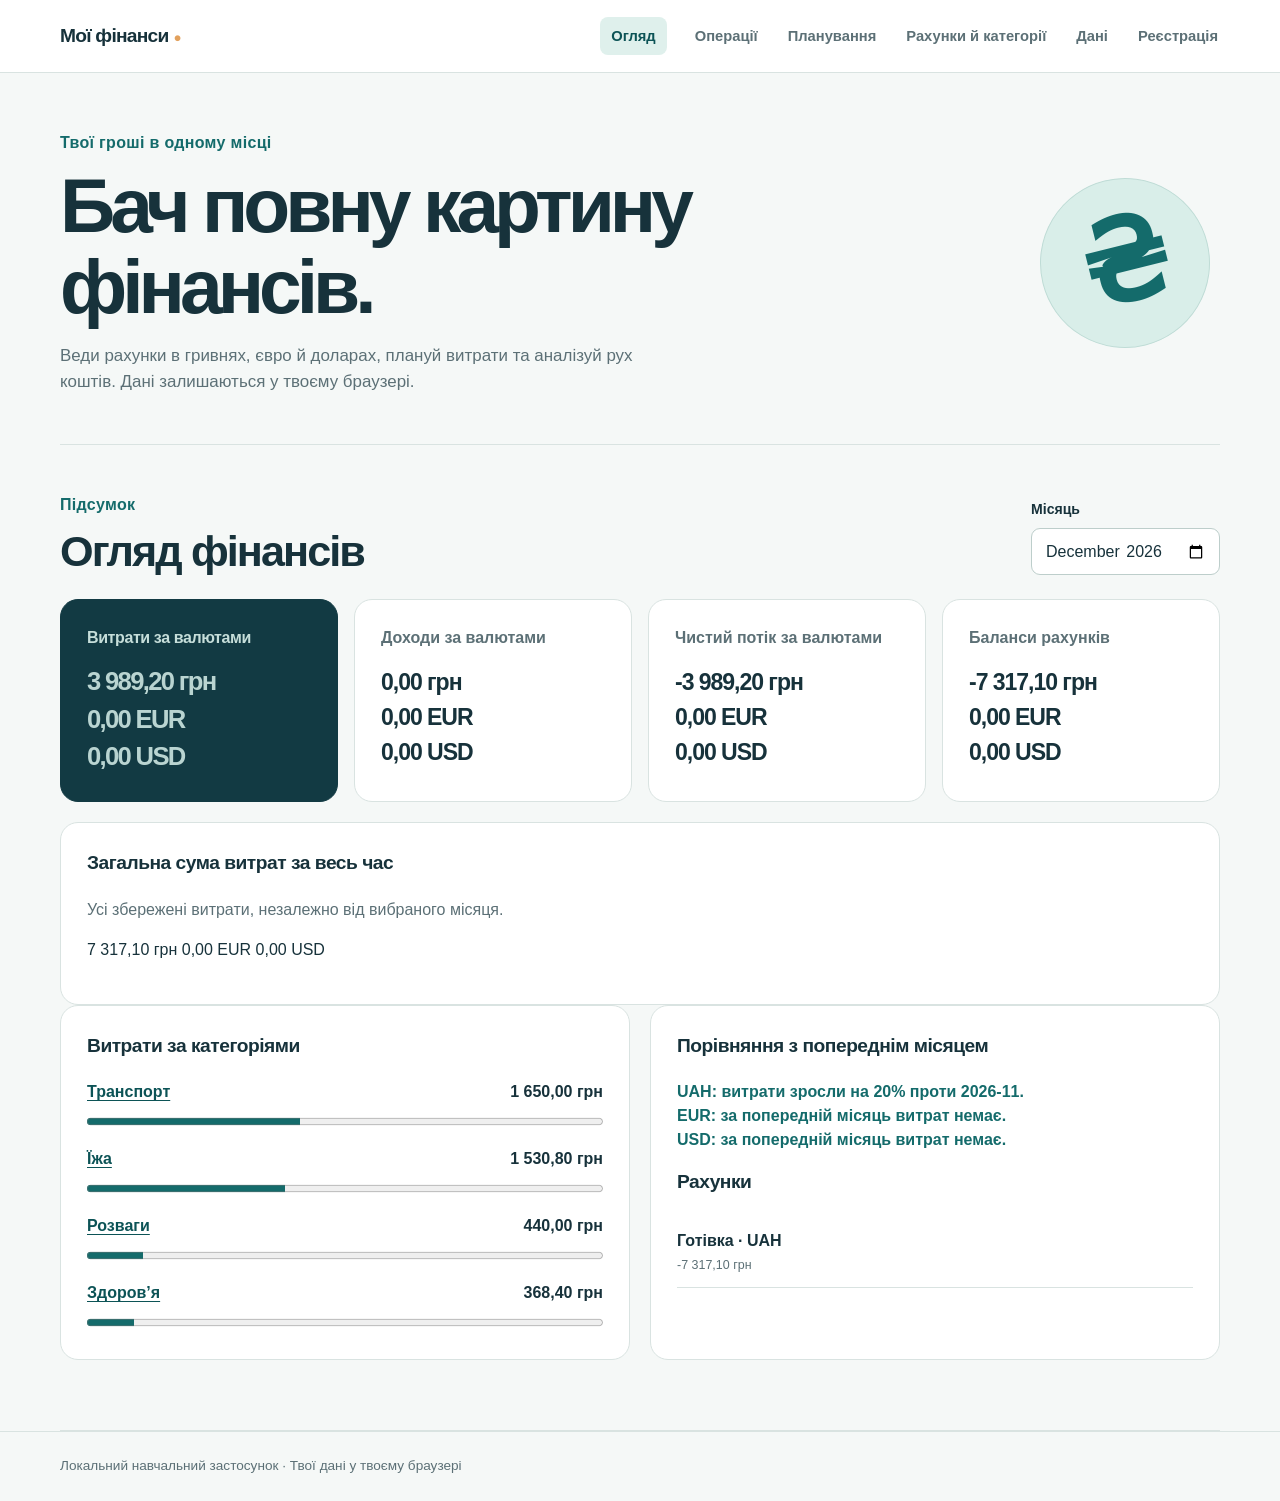
==== commit d58d1846: "Add all-time expense summary (index.html)" ====
--- a/14.11.2026/expense-tracker/index.html
+++ b/14.11.2026/expense-tracker/index.html
@@ -16,6 +16,7 @@
     <p id="app-message" class="notice" role="status" hidden></p>
 <section id="overview" class="app-section"><div class="section-heading"><div><p class="section-kicker">Підсумок</p><h2>Огляд фінансів</h2></div><div class="field compact-field"><label for="overview-month">Місяць</label><input id="overview-month" type="month"></div></div>
       <div class="metric-grid"><article class="total-panel"><h3>Витрати за валютами</h3><p class="total-amount" id="overview-expense">0,00 ₴</p></article><article class="metric-card"><h3>Доходи за валютами</h3><p id="overview-income">0,00 ₴</p></article><article class="metric-card"><h3>Чистий потік за валютами</h3><p id="overview-net">0,00 ₴</p></article><article class="metric-card"><h3>Баланси рахунків</h3><p id="overview-balance">0,00 ₴</p></article></div>
+      <article class="panel all-time-panel" aria-labelledby="all-time-title"><div><h3 id="all-time-title">Загальна сума витрат за весь час</h3><p class="muted">Усі збережені витрати, незалежно від вибраного місяця.</p></div><p id="overview-all-time-expense" class="all-time-amount" aria-live="polite">0,00 ₴</p></article>
       <div class="dashboard-grid"><article class="panel"><h3>Витрати за категоріями</h3><div id="category-chart" class="bar-chart"></div></article><article class="panel"><h3>Порівняння з попереднім місяцем</h3><p id="comparison" class="comparison"></p><h3>Рахунки</h3><div id="account-summary"></div></article></div>
     </section></main>
   <footer class="site-footer"><div class="shell">Локальний навчальний застосунок · Твої дані у твоєму браузері</div></footer>
--- a/14.11.2026/expense-tracker/enhancements.css
+++ b/14.11.2026/expense-tracker/enhancements.css
@@ -38,5 +38,15 @@
   #transactions .transaction-item .row-actions{justify-content:flex-start}
 }
 
-#transactions .account-payment-explainer{margin:-6px 0 20px;padding:10px 12px;border-left:3px solid var(--teal);border-radius:0 8px 8px 0;background:var(--mint);font-size:.84rem;line-height:1.45}
-#transactions .field-hint{margin:6px 0 0;color:var(--muted);font-size:.76rem;line-height:1.4}
+#transactions .field-hint,#management .field-hint{margin:6px 0 0;color:var(--muted);font-size:.76rem;line-height:1.4}
+#transactions #transfer-rate:empty{display:none}
+#transactions #transaction-form>.button-row{display:grid;grid-template-columns:minmax(0,1fr);gap:10px;margin-top:18px}
+#transactions #transaction-form>.button-row button{width:100%}
+
+#overview-expense,#overview-income,#overview-net,#overview-balance,#category-period-total,#category-all-total,#comparison,.management-row small{white-space:pre-line}
+#overview-expense,#category-period-total{font-size:clamp(1.45rem,2vw,2rem);line-height:1.45}
+#overview-income,#overview-net,#overview-balance,#category-all-total{font-size:clamp(1.2rem,1.8vw,1.7rem);line-height:1.5}
+#transactions .expense-amount{white-space:normal;text-align:right;overflow-wrap:anywhere}
+
+#data #restore-json{display:block;width:100%;min-height:48px;margin-top:16px;border-color:var(--teal);background:var(--mint);color:var(--teal-dark);text-align:center}
+#data #restore-json:hover{filter:brightness(.96)}
